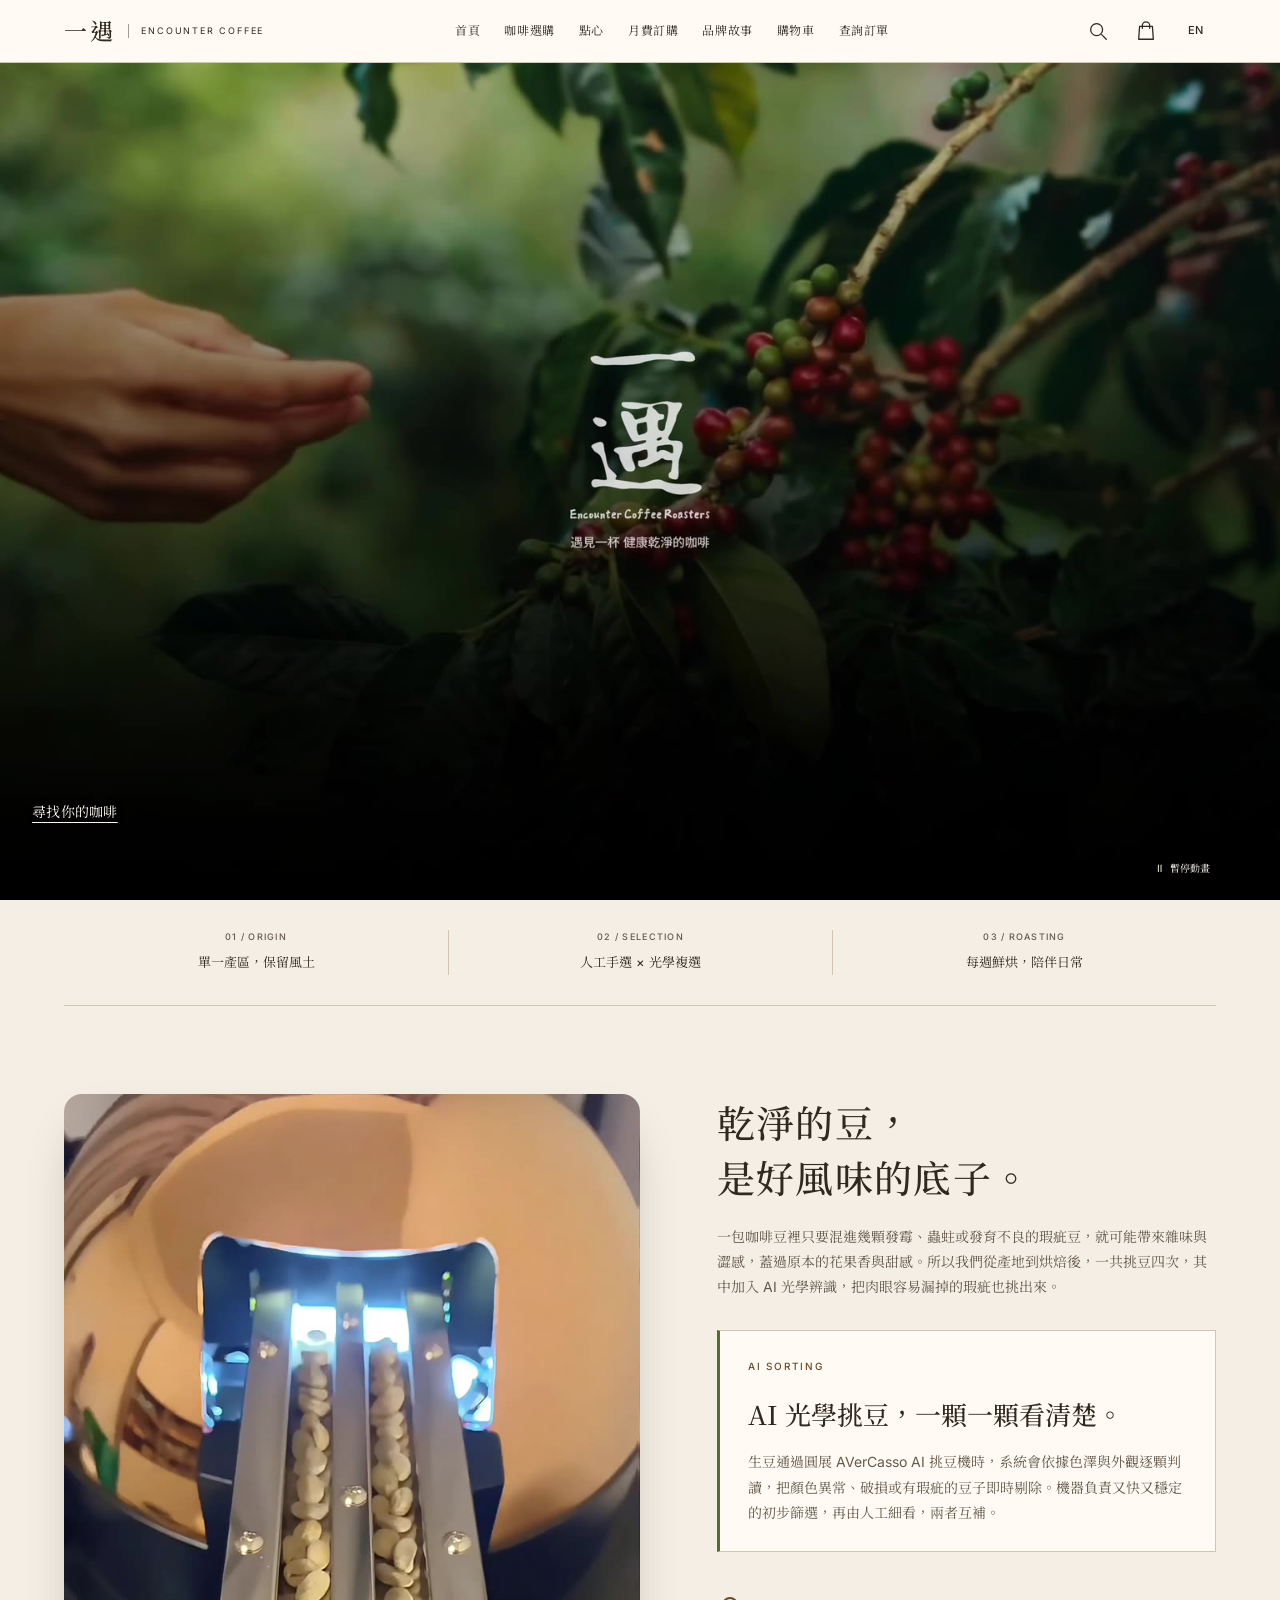
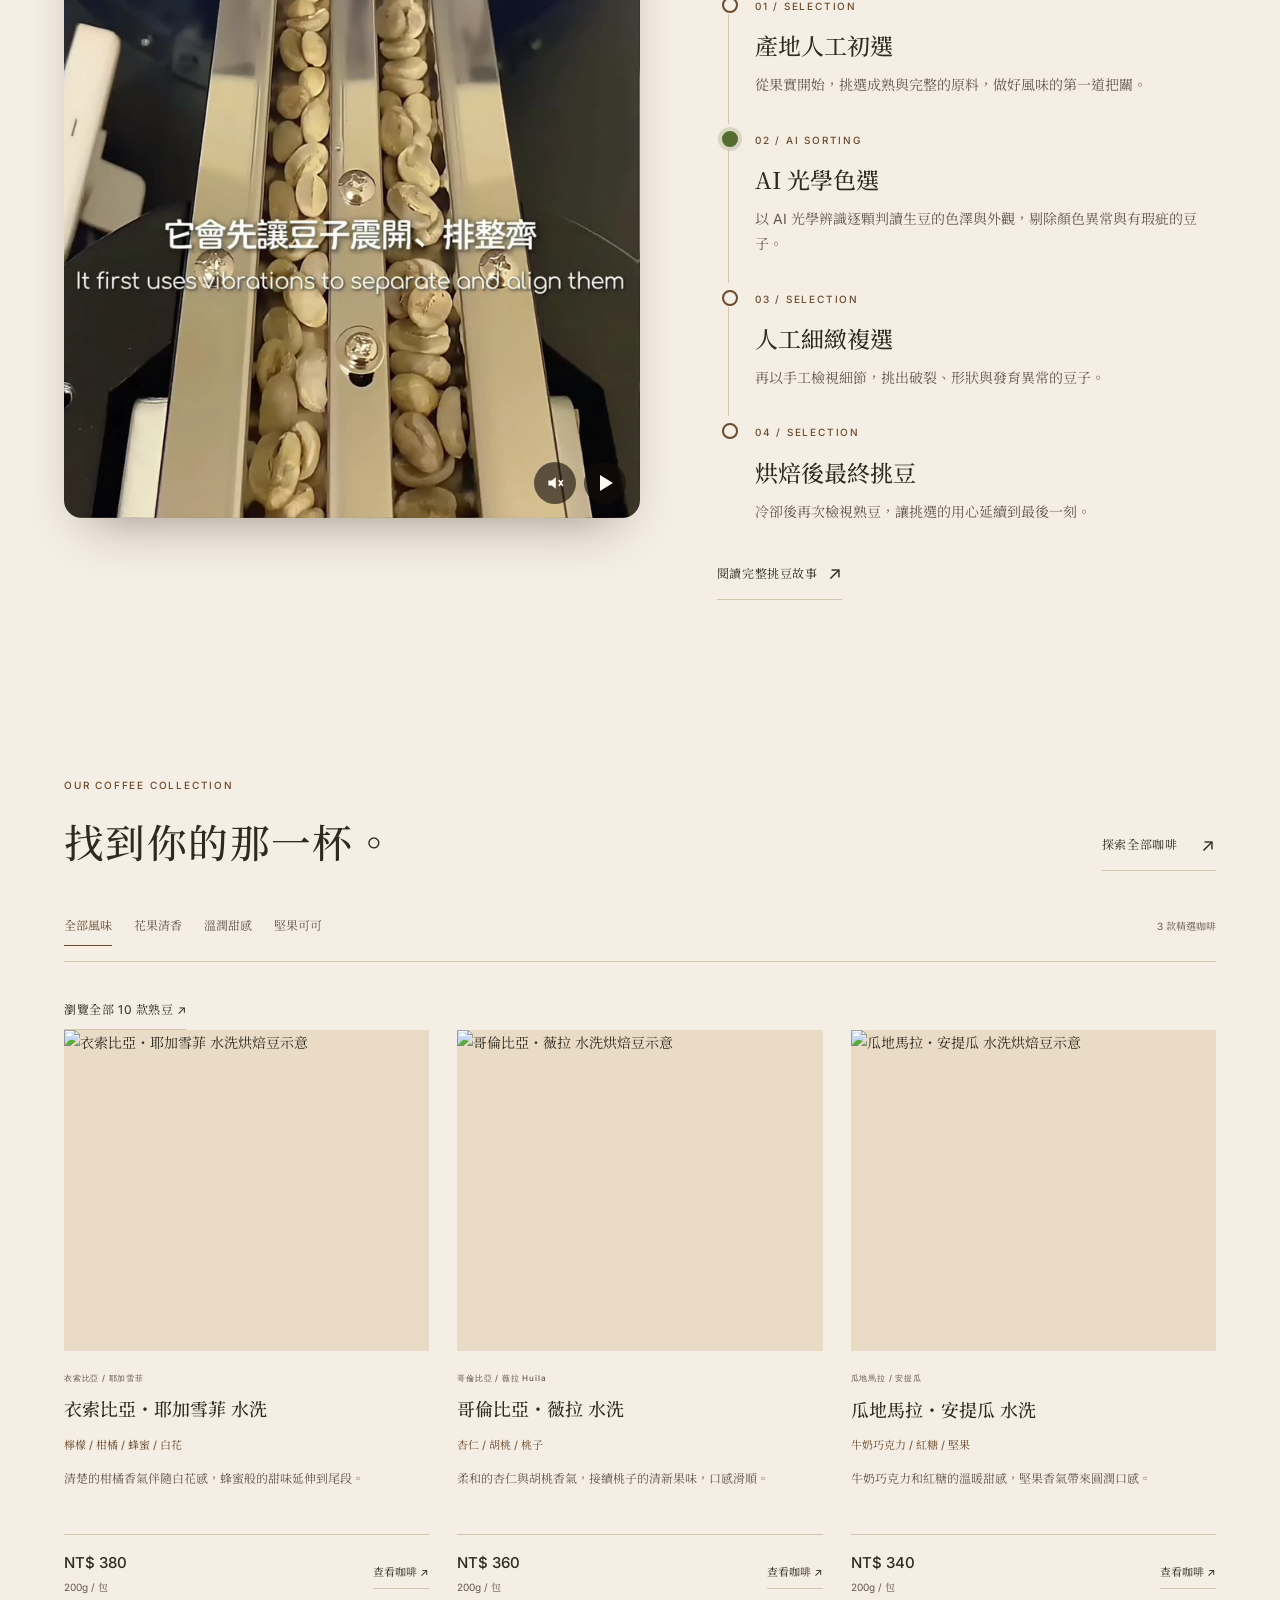
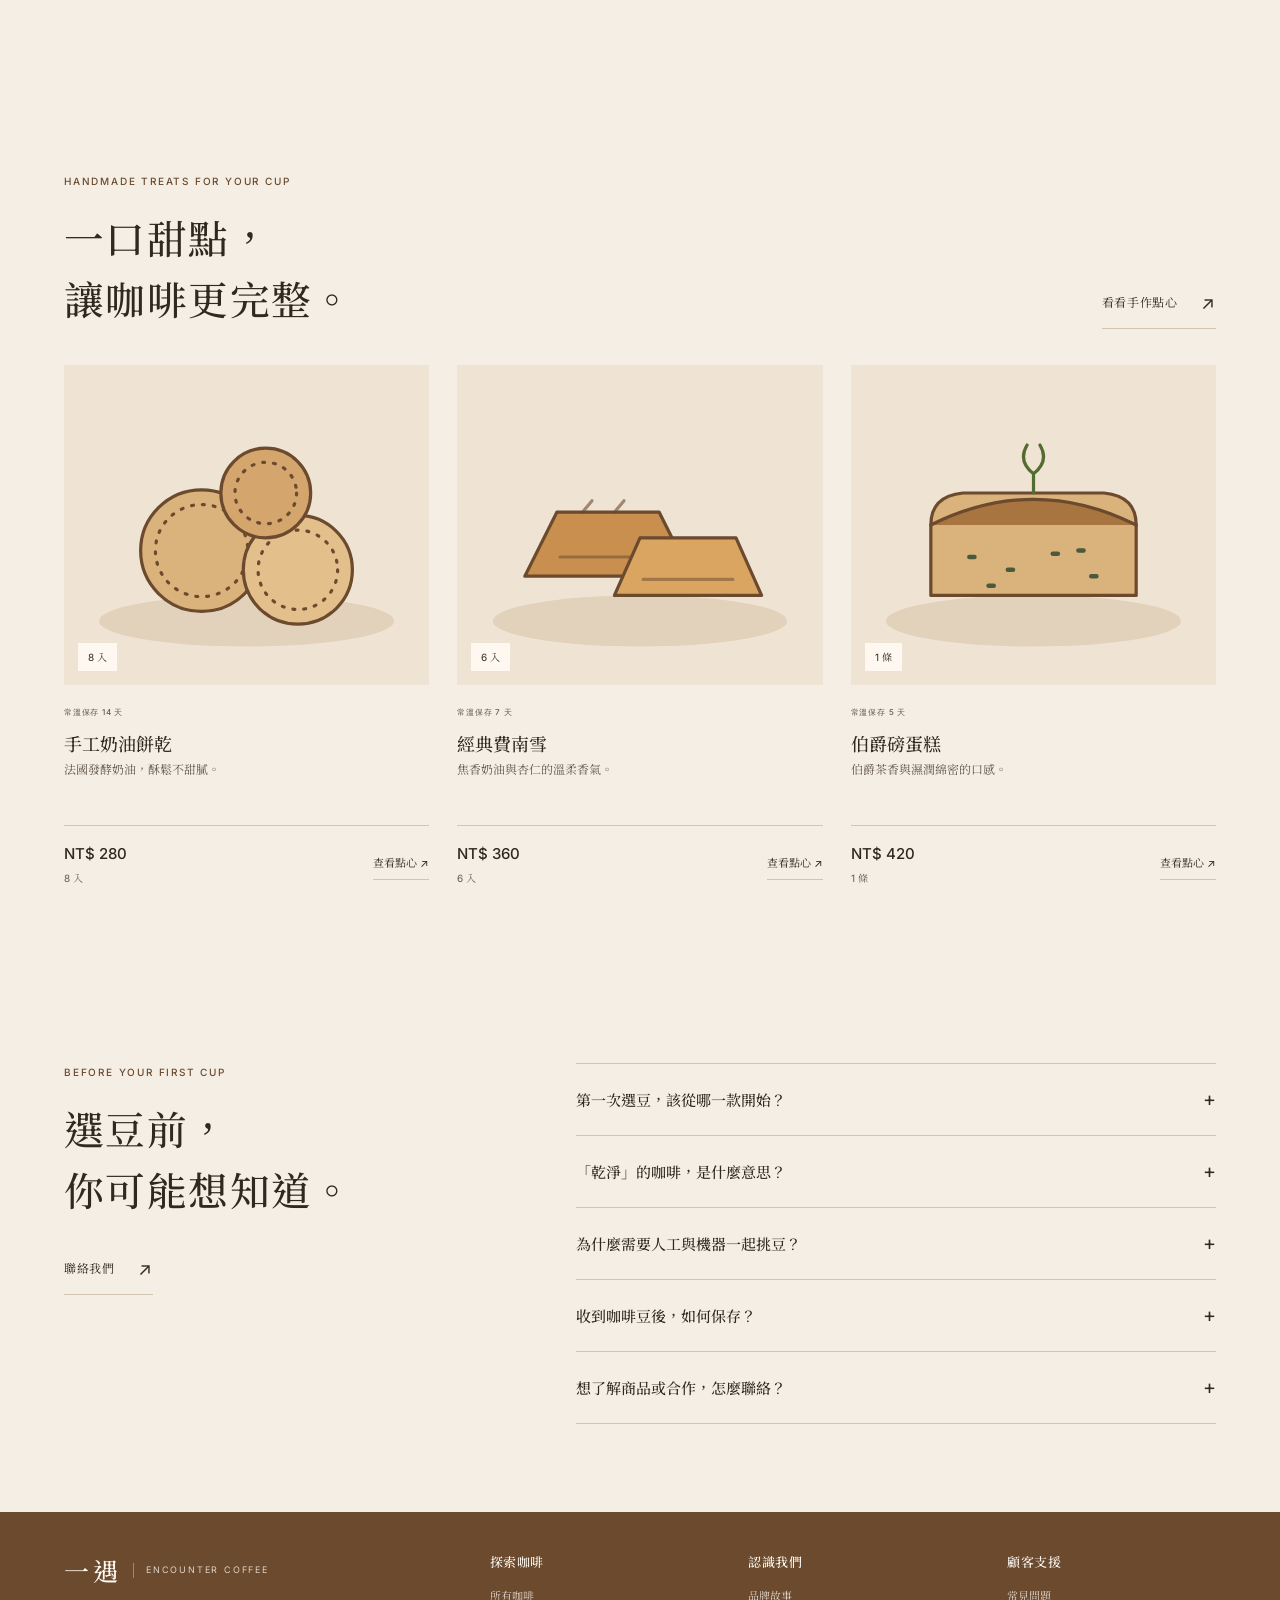
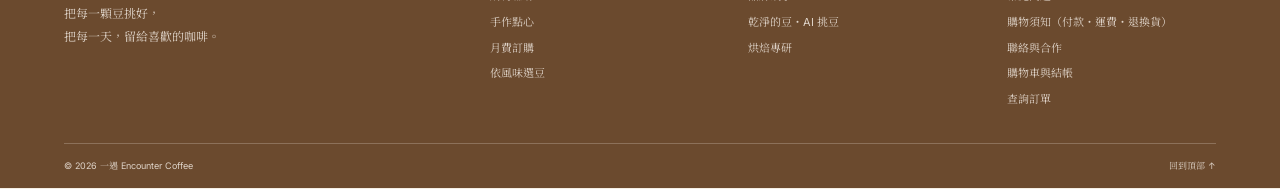
==== index.html @ af8252f8 "一遇：後台點心管理加入「刪除」按鈕（無訂單紀錄才可刪，前台、雲端、購物車與庫存紀錄一併移除；有訂單者提示改用下架） Co-Authored-By: Claude Opus 5.5 <noreply@a" ====
<!doctype html>
<html lang="zh-TW" data-theme="terra">
<head>
  <meta charset="utf-8"/>
  <meta name="viewport" content="width=device-width, initial-scale=1"/>
  <title>一遇｜讓好咖啡，回到乾淨的本質</title>
  <meta name="description" content="探索衣索比亞、哥倫比亞與瓜地馬拉的精品咖啡風味。以四道挑豆工序與新鮮烘焙，讓花果香、焦糖甜與可可尾韻回到你的日常。"/>
  <meta name="theme-color" content="#f5eee4"/>
  <link rel="stylesheet" href="assets/home.css?v=20261111-cp1"/>
  <link rel="preconnect" href="https://fonts.googleapis.com"/>
  <link rel="preconnect" href="https://fonts.gstatic.com" crossorigin/>
  <link href="https://fonts.googleapis.com/css2?family=Inter:wght@400;500;600&family=Noto+Serif+TC:wght@400;500;600;700&display=swap" rel="stylesheet"/>
  <script src="assets/en-dictionary.js?v=20261116-ym1" defer></script><script src="assets/i18n.js?v=20261116-ym1" defer></script><script>
    try {
      const savedTheme=localStorage.getItem('encounter-site-theme');
      if(['terra','forest','cobalt','nocturne'].includes(savedTheme)) document.documentElement.dataset.theme=savedTheme;
      if(localStorage.getItem('pure-select-motion')==='paused') document.documentElement.dataset.motion='paused';
      const heroLayout=new URLSearchParams(location.search).get('hero')||'f';
      if(['b','c','d','e','f'].includes(heroLayout)) document.documentElement.dataset.hero=heroLayout;
    } catch (_) {}
  </script>
  <script src="assets/catalog-data.js?v=20261111-cp1" defer></script><script src="assets/store.js?v=20261116-td1" defer></script><script src="assets/cloud.js?v=20261116-lk1" defer></script><script src="assets/commerce.js?v=20261116-lk1" defer></script><script src="assets/home.js?v=20261111-cp1" defer></script><script src="assets/clean-video.js?v=20261111-cp1" defer></script>
<link rel="stylesheet" href="assets/responsive.css?v=20261111-cp1"><link rel="stylesheet" href="assets/hero-layouts.css?v=20261111-cp1"></head>
<body data-page="home">
<a class="skip-link" href="#main-content">跳到主要內容</a>
<header class="site-header">
  <div class="nav-shell">
    <a class="brand" href="index.html" aria-label="一遇首頁"><span class="store-brand" data-no-translate>一遇</span><small data-content="site.brand.sub">ENCOUNTER COFFEE</small></a>
    <nav id="primary-nav" aria-label="主要導覽">
      <a data-content="site.nav.home" href="index.html">首頁</a><a data-content="site.nav.shop" href="shop.html">咖啡選購</a><a data-content="site.nav.treats" href="treats.html">點心</a><a data-content="site.nav.subscribe" href="subscribe.html">月費訂購</a><a data-content="site.nav.story" href="story.html">品牌故事</a><a data-content="site.nav.cart" href="checkout.html">購物車</a><a data-content="site.nav.orders" href="orders.html">查詢訂單</a>
    </nav>
    <div class="nav-actions">
      <button class="icon-button" type="button" id="search-open" aria-label="搜尋首頁精選咖啡" aria-haspopup="dialog" aria-controls="coffee-search"><svg viewBox="0 0 24 24" aria-hidden="true"><circle cx="10.5" cy="10.5" r="6.5"/><path d="m16 16 5 5"/></svg></button>
      <div class="theme-control" hidden>
        <button id="theme-toggle" aria-label="選擇首頁配色" class="theme-toggle" type="button" aria-expanded="false" aria-controls="theme-options"><span class="current-color" aria-hidden="true"></span><span>配色</span></button>
        <div id="theme-options" class="theme-options" hidden>
          <p>選擇首頁配色</p>
          <div role="group" aria-label="首頁配色">
            <button type="button" data-theme-choice="terra" aria-pressed="true"><span class="swatch swatch-terra" aria-hidden="true"></span>暖陶日光</button>
            <button type="button" data-theme-choice="forest" aria-pressed="false"><span class="swatch swatch-forest" aria-hidden="true"></span>森野苔綠</button>
            <button type="button" data-theme-choice="cobalt" aria-pressed="false"><span class="swatch swatch-cobalt" aria-hidden="true"></span>靛藍檸光</button>
            <button type="button" data-theme-choice="nocturne" aria-pressed="false"><span class="swatch swatch-nocturne" aria-hidden="true"></span>夜焙琥珀</button>
          </div>
        </div>
      </div>
      <a class="icon-button bag-link" href="checkout.html" aria-label="前往購物車"><svg viewBox="0 0 24 24" aria-hidden="true"><path d="M5 7h14l1 14H4L5 7Z M8 9V6a4 4 0 0 1 8 0v3"/></svg></a>
      <button class="icon-button menu-button" type="button" id="menu-toggle" aria-expanded="false" aria-controls="primary-nav" aria-label="開啟選單"><svg viewBox="0 0 24 24" aria-hidden="true"><path d="M3 6h18M3 12h18M3 18h18"/></svg></button>
    </div>
  </div>
</header>
<main id="main-content">
  <section class="coffee-hero" aria-labelledby="hero-title">
    <div class="hero-background hero-video-wrap" aria-hidden="true"><video class="hero-video" id="hero-video" autoplay muted loop playsinline preload="auto" poster="assets/video/home-hero-poster.jpg?v=6" width="1920" height="1080"><source src="assets/video/home-hero-mobile.mp4?v=6" type="video/mp4" media="(max-width: 767px) and (orientation: portrait)"/><source src="assets/video/home-hero.mp4?v=6" type="video/mp4"/></video></div>
    <div class="hero-overlay" aria-hidden="true"></div>
    <div class="hero-content">
      <p data-content="home.hero.eyebrow" class="hero-eyebrow">ENCOUNTER COFFEE</p>
      <h1 data-content="home.hero.title" id="hero-title">讓好咖啡<br/>回到乾淨的本質</h1>
      <div class="hero-rule" aria-hidden="true"></div>
      <p data-content="home.hero.desc" class="hero-description">花果的清香，焦糖的甘甜，餘韻裡的溫柔。<br/>把每一顆豆挑好，讓每一杯，都成為你喜歡的日常。</p>
      <div class="hero-actions"><a data-content="home.hero.buy" class="hero-buy" href="#products">尋找你的咖啡 <span aria-hidden="true">→</span></a><a data-content="home.hero.story" class="hero-story" href="#process">我們如何把豆挑好 <span aria-hidden="true">→</span></a></div>
    </div>
    <div class="hero-bottom"><span class="hero-roast-note"><span data-content="home.hero.note1">四次嚴選</span> <span aria-hidden="true">/</span> <span data-content="home.hero.note2">每週鮮烘</span></span><a href="#process" class="scroll-cue"><span data-content="home.hero.scroll">SCROLL TO DISCOVER</span><span class="scroll-line" aria-hidden="true"></span></a><button id="motion-toggle" type="button" aria-pressed="false"><span aria-hidden="true">Ⅱ</span> <span id="motion-label">暫停動畫</span></button></div>
  </section>
  <div class="brand-notes wrapper" aria-label="品牌堅持"><p><span data-content="home.notes.k1">01 / ORIGIN</span><span data-content="home.notes.t1">單一產區，保留風土</span></p><p><span data-content="home.notes.k2">02 / SELECTION</span><span data-content="home.notes.t2">人工手選 × 光學複選</span></p><p><span data-content="home.notes.k3">03 / ROASTING</span><span data-content="home.notes.t3">每週鮮烘，陪伴日常</span></p></div>
  <section class="clean-home wrapper section-space" id="process" aria-labelledby="process-title">
    <div class="clean-layout"><figure class="story-video clean-video"><video src="assets/video/clean-beans.mp4" poster="assets/video/clean-beans-poster.jpg" muted loop playsinline preload="metadata" aria-label="一遇挑豆影片：AI 光學挑豆與手工挑選"></video><button type="button" class="story-video-toggle" aria-pressed="false"><span aria-hidden="true"></span></button><button type="button" class="story-video-sound" aria-pressed="false" aria-label="開啟聲音"><svg class="snd-off" viewBox="0 0 24 24" aria-hidden="true"><path d="M4 9h4l5-4v14l-5-4H4z"/><path d="M17 9l4 6M21 9l-4 6"/></svg><svg class="snd-on" viewBox="0 0 24 24" aria-hidden="true"><path d="M4 9h4l5-4v14l-5-4H4z"/><path d="M16.5 8.5a5 5 0 0 1 0 7M19 6a8.5 8.5 0 0 1 0 12"/></svg></button></figure><div class="clean-text"><div class="story-chapter-head"><h2 data-content="story.cleant" id="process-title">乾淨的豆，是好風味的底子。</h2><p data-content="story.cleanp">一包咖啡豆裡只要混進幾顆發霉、蟲蛀或發育不良的瑕疵豆，就可能帶來雜味與澀感，蓋過原本的花果香與甜感。所以我們從產地到烘焙後，一共挑豆四次，其中加入 AI 光學辨識，把肉眼容易漏掉的瑕疵也挑出來。</p></div><div class="story-ai clean-ai"><p class="section-kicker" data-content="story.aik">AI SORTING</p><h3 data-content="story.ait">AI 光學挑豆，一顆一顆看清楚。</h3><p data-content="story.aip">生豆通過圓展 AVerCasso AI 挑豆機時，系統會依據色澤與外觀逐顆判讀，把顏色異常、破損或有瑕疵的豆子即時剔除。機器負責又快又穩定的初步篩選，再由人工細看，兩者互補。</p></div><ol class="clean-steps"><li><span class="section-kicker" data-content="story.step1k">01 / SELECTION</span><h3 data-content="story.step1t">產地人工初選</h3><p data-content="story.step1p">從果實開始，挑選成熟與完整的原料，做好風味的第一道把關。</p></li><li class="is-ai"><span class="section-kicker" data-content="story.step2k">02 / AI SORTING</span><h3 data-content="story.step2t">AI 光學色選</h3><p data-content="story.step2p">以 AI 光學辨識逐顆判讀生豆的色澤與外觀，剔除顏色異常與有瑕疵的豆子。</p></li><li><span class="section-kicker" data-content="story.step3k">03 / SELECTION</span><h3 data-content="story.step3t">人工細緻複選</h3><p data-content="story.step3p">再以手工檢視細節，挑出破裂、形狀與發育異常的豆子。</p></li><li><span class="section-kicker" data-content="story.step4k">04 / SELECTION</span><h3 data-content="story.step4t">烘焙後最終挑豆</h3><p data-content="story.step4p">冷卻後再次檢視熟豆，讓挑選的用心延續到最後一刻。</p></li></ol><a data-content="home.process.link" class="text-link clean-story-link" href="story.html#chapter-clean">閱讀完整挑豆故事 <span aria-hidden="true">↗</span></a></div></div>
  </section>
  <section class="collection wrapper section-space" id="products" aria-labelledby="collection-title">
    <div class="section-heading"><div><p data-content="home.collection.kicker" class="section-kicker">OUR COFFEE COLLECTION</p><h2 data-content="home.collection.title" id="collection-title">找到你的那一杯。</h2></div><a data-content="home.collection.link" class="text-link" href="shop.html">探索全部咖啡 <span aria-hidden="true">↗</span></a></div>
    <div class="collection-controls"><div class="flavor-filters" role="group" aria-label="依風味篩選精選咖啡"><button type="button" data-flavor="all" aria-pressed="true">全部風味</button><button type="button" data-flavor="floral" aria-pressed="false">花果清香</button><button type="button" data-flavor="sweet" aria-pressed="false">溫潤甜感</button><button type="button" data-flavor="cocoa" aria-pressed="false">堅果可可</button></div><p class="collection-count" id="collection-count" role="status" aria-live="polite">3 款精選咖啡</p></div>
    <div class="coffee-grid"><article class="coffee-card" data-flavor-card="floral" data-search="衣索比亞・耶加雪菲 水洗 衣索比亞 檸檬 柑橘 蜂蜜 白花"><a class="product-photo" href="product.html?id=yirgacheffe"><img src="assets/45757328e57f.jpg" alt="衣索比亞・耶加雪菲 水洗烘焙豆示意" width="512" height="279" loading="lazy"></a><div class="product-copy"><p class="product-origin">衣索比亞 / 耶加雪菲</p><h3>衣索比亞・耶加雪菲 水洗</h3><p class="flavor-line">檸檬 / 柑橘 / 蜂蜜 / 白花</p><p class="product-description">清楚的柑橘香氣伴隨白花感，蜂蜜般的甜味延伸到尾段。</p><div class="product-bottom"><p><strong>NT$ 380</strong><span>200g / 包</span></p><a class="product-link" href="product.html?id=yirgacheffe">查看咖啡 ↗</a></div></div></article><article class="coffee-card" data-flavor-card="sweet" data-search="哥倫比亞・薇拉 水洗 哥倫比亞 杏仁 胡桃 桃子"><a class="product-photo" href="product.html?id=colombia-huila"><img src="assets/b57b40299e6b.jpg" alt="哥倫比亞・薇拉 水洗烘焙豆示意" width="512" height="279" loading="lazy"></a><div class="product-copy"><p class="product-origin">哥倫比亞 / 薇拉 Huila</p><h3>哥倫比亞・薇拉 水洗</h3><p class="flavor-line">杏仁 / 胡桃 / 桃子</p><p class="product-description">柔和的杏仁與胡桃香氣，接續桃子的清新果味，口感滑順。</p><div class="product-bottom"><p><strong>NT$ 360</strong><span>200g / 包</span></p><a class="product-link" href="product.html?id=colombia-huila">查看咖啡 ↗</a></div></div></article><article class="coffee-card" data-flavor-card="cocoa" data-search="瓜地馬拉・安提瓜 水洗 瓜地馬拉 牛奶巧克力 紅糖 堅果"><a class="product-photo" href="product.html?id=guatemala-antigua"><img src="assets/77aa1b42b7dc.jpg" alt="瓜地馬拉・安提瓜 水洗烘焙豆示意" width="512" height="279" loading="lazy"></a><div class="product-copy"><p class="product-origin">瓜地馬拉 / 安提瓜</p><h3>瓜地馬拉・安提瓜 水洗</h3><p class="flavor-line">牛奶巧克力 / 紅糖 / 堅果</p><p class="product-description">牛奶巧克力和紅糖的溫暖甜感，堅果香氣帶來圓潤口感。</p><div class="product-bottom"><p><strong>NT$ 340</strong><span>200g / 包</span></p><a class="product-link" href="product.html?id=guatemala-antigua">查看咖啡 ↗</a></div></div></article></div>
    <div id="coffee-empty" class="coffee-empty" hidden><p>這次沒有找到符合的精選咖啡。</p><button type="button" id="clear-search" class="text-link">查看全部精選</button><a class="text-link" href="shop.html">前往完整選購頁 ↗</a></div>
  </section>
  <section class="collection treat-collection wrapper section-space" id="home-treats" aria-labelledby="treat-collection-title">
    <div class="section-heading"><div><p data-content="home.treatblock.kicker" class="section-kicker">HANDMADE TREATS FOR YOUR CUP</p><h2 data-content="home.treatblock.title" id="treat-collection-title">一口甜點，<br/>讓咖啡更完整。</h2></div><a data-content="home.treatblock.link" class="text-link" href="treats.html">看看手作點心 <span aria-hidden="true">↗</span></a></div>
    <div class="coffee-grid treat-home-grid"></div>
  </section>
  <section class="faq-section wrapper section-space" id="faq" aria-labelledby="faq-title"><div class="faq-heading"><p data-content="home.faq.kicker" class="section-kicker">BEFORE YOUR FIRST CUP</p><h2 data-content="home.faq.title" id="faq-title">選豆前，<br/>你可能想知道。</h2><a data-content="home.faq.link" class="text-link support-mailto" href="mailto:encountercoffee2025@gmail.com">聯絡我們 <span aria-hidden="true">↗</span></a></div><div class="faq-list">
    <details><summary data-content="home.faq.q1">第一次選豆，該從哪一款開始？<span aria-hidden="true">+</span></summary><p data-content="home.faq.a1">喜歡花果香與明亮酸質，可以從耶加雪菲開始；偏好溫和甜感，可以看看哥倫比亞薇拉；喜歡堅果與可可的圓潤口感，則可選安堤瓜花神。風味描述是選豆方向，也會隨沖煮方式而改變。</p></details>
    <details><summary data-content="home.faq.q2">「乾淨」的咖啡，是什麼意思？<span aria-hidden="true">+</span></summary><p data-content="home.faq.a2">我們用「乾淨」描述杯中的風味：讓咖啡本身的香氣、甜感與口感清楚呈現，減少雜澀的干擾。挑豆是其中一環，烘焙與沖煮同樣重要。</p></details>
    <details><summary data-content="home.faq.q3">為什麼需要人工與機器一起挑豆？<span aria-hidden="true">+</span></summary><p data-content="home.faq.a3">機器協助篩選色澤與外觀差異，人工則補上細緻的檢視。從產地到熟豆分階段挑選，讓不同環節各自把關。可以在上方的挑豆工藝區查看四道工序。</p></details>
    <details><summary data-content="home.faq.q4">收到咖啡豆後，如何保存？<span aria-hidden="true">+</span></summary><p data-content="home.faq.a4">取用後把袋口密封，放在陰涼乾燥、避免陽光直射與高溫的地方。依包裝上的烘焙日期與保存資訊安排品飲，也留意開封後香氣的變化。</p></details>
    <details><summary data-content="home.faq.q5">想了解商品或合作，怎麼聯絡？<span aria-hidden="true">+</span></summary><p>歡迎來信<a class="support-email" href="mailto:encountercoffee2025@gmail.com">encountercoffee2025@gmail.com</a>，告訴我們你想了解的商品、品飲或合作需求。我們的品牌與挑豆理念整理在<a href="story.html">品牌故事</a>。</p></details>
  </div></section>
</main>
<footer class="site-footer"><div class="wrapper footer-top"><div><a class="brand footer-brand" href="index.html"><span class="store-brand" data-no-translate>一遇</span><small data-content="site.brand.sub">ENCOUNTER COFFEE</small></a><p data-content="home.footer.tagline">把每一顆豆挑好，<br/>把每一天，留給喜歡的咖啡。</p></div><div><h2 data-content="home.footer.col1">探索咖啡</h2><a data-content="home.footer.all" href="shop.html">所有咖啡</a><a data-content="home.footer.treats" href="treats.html">手作點心</a><a data-content="home.footer.subscribe" href="subscribe.html">月費訂購</a><a data-content="home.footer.flavor" href="#products">依風味選豆</a></div><div><h2 data-content="home.footer.col2">認識我們</h2><a data-content="home.footer.story" href="story.html">品牌故事</a><a data-content="home.footer.clean" href="story.html#chapter-clean">乾淨的豆・AI 挑豆</a><a data-content="home.footer.roast" href="story.html#chapter-roast">烘焙專研</a></div><div><h2 data-content="home.footer.col3">顧客支援</h2><a data-content="home.footer.faq" href="#faq">常見問題</a><a href="policy.html">購物須知（付款・運費・退換貨）</a><a data-content="home.footer.contact" class="support-mailto" href="mailto:encountercoffee2025@gmail.com">聯絡與合作</a><a data-content="home.footer.checkout" href="checkout.html">購物車與結帳</a><a href="orders.html">查詢訂單</a></div></div><div class="wrapper footer-bottom"><p data-content="site.footer.copyright">© 2026 一遇 Encounter Coffee</p><a data-content="home.footer.top" href="#main-content">回到頂部 ↑</a></div></footer>
<p id="theme-status" class="sr-only" role="status" aria-live="polite"></p>
<dialog id="coffee-search" class="search-dialog" aria-labelledby="search-title"><form method="dialog" class="search-close"><button class="icon-button" aria-label="關閉搜尋" value="cancel">×</button></form><h2 id="search-title">找到喜歡的咖啡。</h2><p>搜尋首頁精選咖啡的產區、名稱或風味。</p><form id="coffee-search-form"><label class="sr-only" for="coffee-search-input">咖啡名稱、產區或風味</label><input id="coffee-search-input" type="search" placeholder="例如：白桃、哥倫比亞、可可"/><button class="search-submit" type="submit">搜尋 →</button></form><a class="text-link" href="shop.html">瀏覽完整商品選購頁 ↗</a></dialog>
</body>
</html>
---- assets/home.css ----
:root,[data-theme="terra"]{--paper:245 238 228;--card:255 250 243;--stage:233 219 197;--ink:47 42 32;--muted:100 89 76;--line:211 198 177;--primary:107 74 46;--primary-hover:77 51 31;--on-primary:255 250 243;--accent:84 108 49;--on-accent:255 255 247;--highlight:229 207 166}
[data-theme="forest"]{--paper:236 239 226;--card:249 250 240;--stage:186 207 177;--ink:26 50 40;--muted:75 98 81;--line:186 201 178;--primary:25 71 53;--primary-hover:14 51 36;--on-primary:249 250 240;--accent:127 83 43;--on-accent:255 250 243;--highlight:235 200 134}
[data-theme="cobalt"]{--paper:238 236 248;--card:249 247 255;--stage:202 204 234;--ink:32 37 74;--muted:89 89 120;--line:196 196 220;--primary:44 62 158;--primary-hover:28 43 120;--on-primary:255 255 255;--accent:115 67 124;--on-accent:255 255 255;--highlight:246 213 93}
[data-theme="nocturne"]{--paper:24 30 29;--card:34 43 40;--stage:55 70 60;--ink:246 239 219;--muted:188 193 174;--line:79 91 77;--primary:239 181 123;--primary-hover:249 207 160;--on-primary:30 36 29;--accent:187 211 145;--on-accent:24 34 23;--highlight:224 176 107;color-scheme:dark}
*{box-sizing:border-box}html{scroll-behavior:smooth;scroll-padding-top:100px}body{margin:0;background:rgb(var(--paper));color:rgb(var(--ink));font-family:Inter,'Noto Serif TC',serif;font-size:14px;line-height:1.8;-webkit-font-smoothing:antialiased}button,input{font:inherit}button,a{-webkit-tap-highlight-color:transparent}button{cursor:pointer}a{color:inherit;text-decoration:none}button{background:none;color:inherit;border:0}img{max-width:100%;display:block}h1,h2,h3,p,figure{margin:0}h1,h2,h3{font-family:'Noto Serif TC',serif;font-weight:500}ul,ol{margin:0;padding:0}svg{width:22px;height:22px;fill:none;stroke:currentColor;stroke-width:1.4;stroke-linecap:round;stroke-linejoin:round}[hidden]{display:none!important}::selection{background:rgb(var(--highlight));color:#232e1e}:where(a,button,input,summary):focus-visible{outline:2px solid rgb(var(--primary));outline-offset:5px}.sr-only{position:absolute;width:1px;height:1px;overflow:hidden;clip:rect(0,0,0,0);white-space:nowrap}.skip-link{position:fixed;z-index:100;top:8px;left:8px;padding:12px;background:rgb(var(--card));color:rgb(var(--ink));transform:translateY(-160%)}.skip-link:focus{transform:none}.wrapper{width:calc(100% - 128px);max-width:1200px;margin-inline:auto}.section-space{padding-block:88px}.section-kicker{font:500 10px/1.8 Inter,sans-serif;letter-spacing:.18em;color:rgb(var(--primary));margin-bottom:16px}h2{font-size:clamp(28px,3.1vw,42px);line-height:1.55;letter-spacing:.035em}.section-heading{display:flex;justify-content:space-between;align-items:flex-end;gap:36px;margin-bottom:36px}.text-link{display:inline-flex;align-items:center;gap:24px;font-size:12px;letter-spacing:.05em;padding:9px 0;border-bottom:1px solid rgb(var(--line));transition:color .2s}.text-link:hover{color:rgb(var(--primary))}.text-link>span{font-size:18px}.section-description{max-width:360px;color:rgb(var(--muted));font-size:13px;line-height:2}
/* Navigation and the complete homepage controls. */
.site-header{position:fixed;inset:0 0 auto;z-index:50;color:#fffaf2;background:transparent;transition:background .25s,color .25s}.site-header.is-scrolled,.site-header.is-menu-open{background:rgb(var(--card) / .98);color:rgb(var(--ink));border-bottom:1px solid rgb(var(--line))}.nav-shell{width:calc(100% - 128px);max-width:1320px;margin:auto;min-height:90px;display:flex;align-items:center;justify-content:space-between;gap:28px}.brand{display:flex;flex-direction:column;flex-shrink:0}.brand>span{font:500 23px/1.5 'Noto Serif TC',serif;letter-spacing:.14em}.brand>small{font:400 9px/1.5 Inter,sans-serif;letter-spacing:.2em}.site-header nav{display:flex;gap:24px;font-size:12px;letter-spacing:.05em}.site-header nav>a{padding:12px 0;border-bottom:1px solid transparent}.site-header nav>a:hover{border-color:currentColor}.nav-actions{display:flex;align-items:center;gap:12px}.icon-button{width:36px;height:40px;display:inline-flex;align-items:center;justify-content:center;flex-shrink:0;padding:6px}.menu-button{display:none}.site-header :where(a,button):focus-visible{outline-color:currentColor}.theme-control{position:relative}.theme-toggle{display:flex;align-items:center;gap:8px;font-size:11px;padding:10px 0;min-height:40px}.current-color{width:14px;height:14px;background:rgb(var(--primary));border:1px solid currentColor;border-radius:50%}.theme-options{position:absolute;top:calc(100% + 15px);right:0;width:180px;padding:16px;background:rgb(var(--card));color:rgb(var(--ink));border:1px solid rgb(var(--line));box-shadow:0 8px 28px rgb(0 0 0 / .12)}.theme-options>p{font-size:11px;color:rgb(var(--muted));margin-bottom:10px}.theme-options button{width:100%;display:flex;gap:10px;align-items:center;font-size:12px;padding:9px 4px;border-bottom:1px solid transparent}.theme-options button[aria-pressed="true"]{border-color:rgb(var(--primary));color:rgb(var(--primary))}.swatch{height:18px;width:18px;border-radius:50%;border:1px solid rgb(0 0 0 / .12)}.swatch-terra{background:#6b4a2e}.swatch-forest{background:#194735}.swatch-cobalt{background:#2c3e9e}.swatch-nocturne{background:#efb57b}
/* The photograph stays natural in every color theme. */
.coffee-hero{position:relative;min-height:700px;height:100svh;max-height:1100px;isolation:isolate;overflow:hidden;overflow:clip;color:#fffaf2;background:#1c1009}.hero-background,.hero-overlay{position:absolute;inset:0;z-index:-1}.hero-background img{width:100%;height:100%;object-fit:cover;object-position:center;animation:roast-breathe 24s ease-in-out infinite alternate}.hero-overlay{background:linear-gradient(180deg,rgba(12,8,4,.48),rgba(12,8,4,.4) 35%,rgba(12,8,4,.59) 70%,rgba(12,8,4,.75))}.hero-content{height:100%;display:flex;flex-direction:column;align-items:center;justify-content:center;text-align:center;padding:110px 24px 120px}.hero-eyebrow{font:400 11px/1.6 Inter,sans-serif;letter-spacing:.35em;margin-bottom:26px}.coffee-hero h1{font-size:clamp(44px,5.25vw,78px);line-height:1.6;letter-spacing:.08em;color:#fffaf2;text-shadow:0 2px 24px rgb(0 0 0 / .22)}.hero-rule{width:38px;height:1px;background:#fffaf2;opacity:.6;margin:26px 0}.hero-description{font-size:13px;line-height:2.2;letter-spacing:.09em;margin-bottom:32px;text-shadow:0 1px 6px rgb(0 0 0 / .4)}.hero-actions{display:flex;justify-content:center;gap:16px;flex-wrap:wrap}.hero-buy,.hero-story{display:inline-flex;justify-content:center;align-items:center;gap:28px;padding:14px 24px;font-size:12px;letter-spacing:.06em;min-height:50px;border:1px solid #fffaf2;transition:background .2s}.hero-buy{background:#fffaf2;color:#302218}.hero-story{background:rgba(12,8,4,.15);color:#fffaf2}.hero-buy:hover{background:#e8d4b7}.hero-story:hover{background:rgba(255,250,242,.15)}.coffee-hero :where(a,button):focus-visible{outline-color:#fffaf2}.hero-bottom{position:absolute;bottom:24px;left:64px;right:64px;display:grid;grid-template-columns:1fr 1fr 1fr;align-items:end;font-size:10px;letter-spacing:.1em}.hero-roast-note{padding-bottom:8px}.hero-roast-note>span{margin:0 10px;opacity:.6}.scroll-cue{display:flex;flex-direction:column;align-items:center;gap:12px;justify-self:center;font-size:9px;letter-spacing:.2em}.scroll-line{display:block;width:1px;height:30px;background:rgba(255,250,242,.4);position:relative;overflow:hidden}.scroll-line::after{content:'';position:absolute;left:0;top:0;width:1px;height:16px;background:#fffaf2;animation:scroll-trace 2.5s ease-in-out infinite}#motion-toggle{display:flex;gap:8px;align-items:center;padding:6px;min-height:36px;justify-self:end;font-size:10px}
.brand-notes{display:grid;grid-template-columns:repeat(3,1fr);border-bottom:1px solid rgb(var(--line));padding-block:30px;text-align:center}.brand-notes p{font-size:13px}.brand-notes p+p{border-left:1px solid rgb(var(--line))}.brand-notes p>span:first-child{display:block;font:500 9px/1.6 Inter,sans-serif;letter-spacing:.14em;color:rgb(var(--muted));margin-bottom:7px}.brand-intro{text-align:center;padding:88px 0 0}.brand-intro h2{font-size:clamp(26px,3.2vw,44px)}.intro-copy{color:rgb(var(--muted));font-size:14px;line-height:2.1;margin:24px auto 20px;max-width:680px}
/* A real three-coffee collection with flavor filtering and search. */
.collection-controls{display:flex;justify-content:space-between;align-items:center;gap:18px;margin-bottom:28px;border-bottom:1px solid rgb(var(--line));padding-bottom:15px}.flavor-filters{display:flex;gap:22px;flex-wrap:wrap}.flavor-filters button{padding:8px 0;color:rgb(var(--muted));font-size:12px;border-bottom:1px solid transparent}.flavor-filters button[aria-pressed="true"]{color:rgb(var(--primary));border-color:rgb(var(--primary))}.collection-count{font-size:10px;color:rgb(var(--muted));flex-shrink:0}.coffee-grid{display:grid;grid-template-columns:repeat(3,minmax(0,1fr));gap:28px}.coffee-card{min-width:0}.product-photo{position:relative;display:block;overflow:hidden;background:rgb(var(--stage));aspect-ratio:1.14}.product-photo img{height:100%;width:100%;object-fit:cover;transition:transform .6s}.product-photo:hover img{transform:scale(1.04)}.roast-label{position:absolute;left:14px;bottom:14px;background:rgb(var(--card) / .92);padding:5px 10px;font-size:10px;color:rgb(var(--ink))}.product-copy{padding-top:21px}.product-origin{font:500 8px/1.6 Inter,sans-serif;letter-spacing:.1em;color:rgb(var(--muted));margin-bottom:9px}.product-copy h3{font-size:18px;line-height:1.7}.flavor-line{color:rgb(var(--primary));font-size:11px;margin:12px 0}.product-description{color:rgb(var(--muted));font-size:12px;line-height:1.9;min-height:46px}.product-bottom{display:flex;align-items:center;justify-content:space-between;gap:12px;margin-top:20px;border-top:1px solid rgb(var(--line));padding-top:16px}.product-bottom p{display:flex;flex-direction:column}.product-bottom strong{font:500 15px/1.6 Inter,sans-serif}.product-bottom p>span{font-size:10px;color:rgb(var(--muted));margin-top:3px}.product-link{font-size:11px;border-bottom:1px solid rgb(var(--line));padding:5px 0}.product-link>span{margin-left:8px}.coffee-empty{padding:40px 0;text-align:center}.coffee-empty .text-link{margin:16px}
.roastery-story{display:grid;grid-template-columns:1fr 1fr;background:rgb(var(--card))}.roastery-photo{min-height:480px}.roastery-photo img{width:100%;height:100%;object-fit:cover}.roastery-copy{align-self:center;padding:60px 64px;max-width:660px}.roastery-copy>p:not(.section-kicker){color:rgb(var(--muted));font-size:13px;line-height:2.1;max-width:400px;margin:25px 0}.story-footnote{display:flex;gap:22px;padding-top:26px;margin-top:35px;border-top:1px solid rgb(var(--line));font-size:11px;color:rgb(var(--muted))}
.process-layout{display:grid;grid-template-columns:1.12fr 1fr;gap:60px;align-items:start}.process-figure img{height:440px;object-fit:cover;width:100%;background:rgb(var(--stage))}.process-figure figcaption{display:flex;justify-content:space-between;gap:12px;margin-top:14px;font-size:10px;color:rgb(var(--muted))}.process-figure figcaption>span:last-child{font:500 8px/1.8 Inter,sans-serif;letter-spacing:.12em}.process-step{width:100%;display:flex;align-items:flex-start;gap:19px;padding:22px 0;text-align:left;border-bottom:1px solid rgb(var(--line))}.process-step:first-child{border-top:1px solid rgb(var(--line))}.step-number{font:400 16px/1.7 Inter,sans-serif;color:rgb(var(--muted));padding-top:3px}.step-copy{flex:1}.step-copy strong{display:block;font:500 18px/1.8 'Noto Serif TC',serif}.step-copy>span{display:none;font-size:12px;color:rgb(var(--muted));line-height:2;margin-top:9px}.step-arrow{font-size:22px;opacity:.5}.process-step[aria-pressed="true"]{border-bottom-color:rgb(var(--primary))}.process-step[aria-pressed="true"] .step-number,.process-step[aria-pressed="true"] strong,.process-step[aria-pressed="true"] .step-arrow{color:rgb(var(--primary));opacity:1}.process-step[aria-pressed="true"] .step-copy>span{display:block}.process-story-link{margin-top:25px}
.ritual-section{background:rgb(var(--card));padding-block:80px}.ritual-layout{display:grid;grid-template-columns:1fr 1.1fr;gap:70px;align-items:center}.ritual-copy>p:not(.section-kicker){color:rgb(var(--muted));margin:25px 0;font-size:13px;line-height:2}.ritual-steps{list-style:none;margin-bottom:23px}.ritual-steps li{display:flex;gap:18px;padding:16px 0;border-top:1px solid rgb(var(--line))}.ritual-steps li>span{font:400 11px/2 Inter,sans-serif;color:rgb(var(--primary));padding-top:3px}.ritual-steps h3{font-size:16px;margin-bottom:4px}.ritual-steps p{font-size:11px;color:rgb(var(--muted))}.ritual-photo{height:570px}.ritual-photo img{height:100%;width:100%;object-fit:cover;object-position:30% center}
.faq-section{display:grid;grid-template-columns:1fr 1.45fr;gap:70px}.faq-heading .text-link{margin-top:24px}.faq-list details{border-bottom:1px solid rgb(var(--line))}.faq-list details:first-child{border-top:1px solid rgb(var(--line))}.faq-list summary{cursor:pointer;list-style:none;padding:22px 0;display:flex;justify-content:space-between;align-items:center;gap:15px;font:500 15px/1.8 'Noto Serif TC',serif}.faq-list summary::-webkit-details-marker{display:none}.faq-list summary>span[aria-hidden]{font:400 20px/1 Inter,sans-serif;transition:transform .2s;flex-shrink:0}.faq-list details[open] summary>span[aria-hidden]{transform:rotate(45deg)}.faq-list details>p{padding:0 30px 24px 0;line-height:2.1;font-size:12px;color:rgb(var(--muted))}.faq-list details a{text-decoration:underline;text-underline-offset:3px}.closing-section{background:rgb(var(--primary));color:rgb(var(--on-primary));padding-block:65px}.closing-content{display:flex;align-items:center;justify-content:space-between;gap:40px}.closing-content .section-kicker{color:inherit;opacity:.85}.closing-content h2{font-size:34px;line-height:1.7}.closing-button{display:inline-flex;align-items:center;gap:60px;border:1px solid currentColor;padding:18px 24px;font-size:12px}.closing-button:hover{background:rgb(var(--on-primary) / .08)}.closing-button:focus-visible{outline-color:currentColor}
.site-footer{background:rgb(var(--card));padding-top:65px}.footer-top{display:grid;grid-template-columns:1.8fr 1fr 1fr 1fr;gap:50px;padding-bottom:50px}.footer-brand>span{font-size:25px}.footer-brand>small{font-size:9px;color:rgb(var(--muted))}.footer-top>div>p{color:rgb(var(--muted));font-size:12px;margin-top:20px;line-height:2}.footer-top h2{font-size:13px;margin-bottom:18px}.footer-top>div:not(:first-child)>a{display:block;font-size:11px;color:rgb(var(--muted));padding:5px 0}.footer-top a:hover{color:rgb(var(--primary))}.footer-bottom{display:flex;justify-content:space-between;border-top:1px solid rgb(var(--line));padding:20px 0;font-size:9px;color:rgb(var(--muted))}
.search-dialog{width:calc(100% - 40px);max-width:530px;background:rgb(var(--card));color:rgb(var(--ink));border:1px solid rgb(var(--line));padding:45px 35px;margin:auto}.search-dialog::backdrop{background:rgba(0,0,0,.6)}.search-close{position:absolute;top:8px;right:8px}.search-close button{font-size:26px}.search-dialog h2{font-size:28px}.search-dialog>p{font-size:12px;color:rgb(var(--muted));margin:15px 0 25px}.search-dialog #coffee-search-form{display:flex;gap:10px;margin-bottom:15px}.search-dialog input{width:100%;min-width:0;background:rgb(var(--paper));color:rgb(var(--ink));border:1px solid rgb(var(--line));padding:12px;font-size:12px}.search-submit{flex-shrink:0;padding:12px 16px;background:rgb(var(--primary));color:rgb(var(--on-primary));font-size:12px}
@keyframes roast-breathe{from{transform:scale(1)}to{transform:scale(1.07)}}@keyframes scroll-trace{from{transform:translateY(-18px)}to{transform:translateY(34px)}}[data-motion="paused"] .coffee-hero *,[data-motion="paused"] .coffee-hero *::after{animation-play-state:paused!important}
@media(max-width:1150px){.nav-shell,.wrapper{width:calc(100% - 80px)}.site-header nav{gap:16px;font-size:11px}.nav-shell{gap:20px}.nav-actions{gap:7px}.hero-bottom{left:40px;right:40px}.roastery-copy{padding:45px 40px}.process-layout{gap:35px}.ritual-layout{gap:40px}.faq-section{gap:40px}.footer-top{gap:30px}}
@media(max-width:980px){.menu-button{display:inline-flex}.site-header nav{display:none;position:absolute;top:89px;left:0;right:0;padding:14px 40px 25px;background:rgb(var(--card));color:rgb(var(--ink));border-bottom:1px solid rgb(var(--line));font-size:14px}.site-header.is-menu-open nav{display:flex;flex-direction:column;gap:0}.site-header nav>a{padding:12px 0;border-bottom:1px solid rgb(var(--line))}.coffee-grid{gap:20px}.product-copy h3{font-size:16px}.roastery-copy h2{font-size:29px}.process-figure img{height:420px}.step-copy strong{font-size:16px}.ritual-photo{height:550px}.footer-top{grid-template-columns:1.5fr 1fr 1fr;gap:30px}.footer-top>div:last-child{grid-column:2/4;display:flex;gap:25px;align-items:center}.footer-top>div:last-child h2{margin:0}.footer-top>div:last-child a{display:inline-block}}
@media(max-width:767px){html{scroll-padding-top:90px}.wrapper{width:calc(100% - 40px)}.section-space{padding-block:58px}.section-heading{align-items:flex-start;flex-direction:column;gap:20px;margin-bottom:27px}.section-heading h2{font-size:30px}.section-kicker{font-size:9px;letter-spacing:.13em;margin-bottom:12px}.section-description{font-size:12px}.nav-shell{width:calc(100% - 32px);min-height:78px;gap:10px}.brand>span{font-size:21px}.brand>small{font-size:7px;letter-spacing:.15em}.nav-actions{gap:2px}.icon-button{width:30px;height:38px;padding:4px}.icon-button svg{width:19px;height:19px}.theme-toggle{font-size:10px;gap:5px;padding:8px 4px}.current-color{width:12px;height:12px}.site-header nav{top:77px;padding-inline:20px}.theme-options{right:-52px;width:175px}.coffee-hero{min-height:650px;max-height:950px}.hero-content{padding:105px 20px 125px}.hero-background img{object-position:62% center}.hero-overlay{background:linear-gradient(180deg,rgba(12,8,4,.52),rgba(12,8,4,.56) 65%,rgba(12,8,4,.76))}.hero-eyebrow{font-size:10px;letter-spacing:.26em;margin-bottom:24px}.coffee-hero h1{font-size:clamp(28px,8.8vw,58px);letter-spacing:.04em;line-height:1.7}.hero-rule{margin:23px 0}.hero-description{font-size:11px;line-height:2.1;letter-spacing:.025em;margin-bottom:27px;max-width:350px}.hero-actions{gap:12px}.hero-buy,.hero-story{padding:13px 15px;gap:14px;font-size:10px;min-height:47px}.hero-bottom{left:20px;right:20px;bottom:22px;grid-template-columns:1fr 1fr}.hero-roast-note{display:none}.scroll-cue{justify-self:start;align-items:flex-start;font-size:8px}.brand-notes{padding-block:22px}.brand-notes p{font-size:10px;line-height:1.8;padding:0 9px}.brand-notes p>span:first-child{font-size:7px;letter-spacing:.06em}.brand-intro{padding-top:54px}.brand-intro h2{font-size:25px}.intro-copy{font-size:12px;line-height:2.1;margin:21px auto 16px}.intro-copy br{display:none}.collection-controls{align-items:flex-start;flex-direction:column;gap:8px}.flavor-filters{gap:22px}.flavor-filters button{font-size:11px}.coffee-grid{grid-template-columns:1fr;gap:35px}.product-photo{aspect-ratio:1.35}.product-copy{padding-top:17px}.product-copy h3{font-size:19px}.product-description{min-height:0;font-size:12px}.product-origin{font-size:9px}.product-bottom{margin-top:18px}.coffee-card{padding-bottom:8px}.roastery-story{grid-template-columns:1fr}.roastery-photo{min-height:0;height:300px}.roastery-copy{padding:43px 25px 45px}.roastery-copy h2{font-size:29px}.story-footnote{margin-top:27px;padding-top:21px}.process-layout{grid-template-columns:1fr;gap:25px}.process-figure img{height:auto;aspect-ratio:1.35}.process-step{padding:20px 0}.step-copy strong{font-size:17px}.step-copy>span{font-size:12px}.process-story-link{margin-top:20px}.ritual-section{padding-block:52px}.ritual-layout{grid-template-columns:1fr;gap:35px}.ritual-copy h2{font-size:30px}.ritual-photo{height:350px;order:-1}.ritual-photo img{object-position:35% center}.ritual-copy>p:not(.section-kicker){font-size:12px}.ritual-steps p{font-size:12px}.faq-section{grid-template-columns:1fr;gap:30px}.faq-heading h2{font-size:30px}.faq-heading .text-link{margin-top:17px}.faq-list summary{font-size:14px;padding:21px 0}.faq-list details>p{padding-right:0}.closing-section{padding-block:43px}.closing-content{flex-direction:column;align-items:flex-start;gap:25px}.closing-content h2{font-size:29px}.closing-button{gap:55px;padding:16px 21px}.site-footer{padding-top:45px}.footer-top{grid-template-columns:1fr 1fr;gap:35px 28px;padding-bottom:35px}.footer-top>div:first-child{grid-column:1/3}.footer-top>div:last-child{grid-column:auto;display:block}.footer-top>div:last-child h2{margin-bottom:18px}.footer-top>div:last-child a{display:block}.footer-bottom{align-items:flex-start;gap:15px;font-size:8px}.search-dialog{padding:40px 22px}.search-dialog h2{font-size:25px}.search-dialog input{font-size:11px}.search-submit{padding-inline:12px}}
@media(max-width:359px){.nav-shell{width:calc(100% - 24px)}.brand>span{font-size:19px}.brand>small{font-size:6px}.nav-actions{gap:0}.icon-button{width:28px}.bag-link{display:none}.hero-actions{gap:10px}.hero-buy,.hero-story{padding:12px 13px;gap:10px}.brand-notes p{padding-inline:5px}.flavor-filters{gap:15px}.hero-description{font-size:10px}}
@media(prefers-reduced-motion:reduce){html{scroll-behavior:auto}*,*::before,*::after{animation:none!important;transition-duration:0s!important}}

.hero-video{display:block;width:100%;height:100%;object-fit:cover;object-position:center;background:#1c1009}.carousel-controls{position:absolute;left:50%;bottom:95px;transform:translateX(-50%);display:flex;align-items:center;gap:13px;color:#fffaf2;z-index:2}.carousel-controls button{width:25px;height:32px;padding:0;display:flex;align-items:center;justify-content:center}.carousel-controls button[data-slide]::before{content:'';width:6px;height:6px;border:1px solid #fffaf2;border-radius:50%}.carousel-controls button[aria-pressed=true]::before{background:#fffaf2}.carousel-controls>span{font:400 9px Inter,sans-serif;letter-spacing:.1em;margin-left:5px}@media(max-width:767px){.carousel-controls{bottom:98px;gap:10px}.hero-content{padding-bottom:155px}.carousel-controls>span{font-size:8px}}
.home-offers{display:grid;grid-template-columns:1fr 1fr;gap:25px}.offer-card{display:grid;grid-template-columns:150px 1fr;gap:28px;align-items:center;padding:28px;background:rgb(var(--card));border:1px solid rgb(var(--line));transition:border-color .2s}.offer-card:hover{border-color:rgb(var(--primary))}.offer-card>img{width:150px;height:125px;object-fit:cover}.offer-card h2{font-size:23px;line-height:1.6;margin-bottom:8px}.offer-card p:not(.section-kicker){font-size:12px;color:rgb(var(--muted));margin-bottom:14px}.offer-mark{display:flex;align-items:center;justify-content:center;width:150px;height:125px;background:rgb(var(--primary));color:rgb(var(--on-primary));font:500 64px/1 'Noto Serif TC',serif}
@media(max-width:1100px){.home-offers{grid-template-columns:1fr}}
@media(max-width:767px){.home-offers{gap:16px}.offer-card{grid-template-columns:90px 1fr;gap:18px;padding:18px}.offer-card>img,.offer-mark{width:90px;height:90px}.offer-mark{font-size:40px}.offer-card h2{font-size:19px}}
html:not([data-lang=en]) .coffee-hero h1{padding-left:.08em}
@media(max-width:767px){html:not([data-lang=en]) .coffee-hero h1{padding-left:.04em}}
/* Cloud page content: hide editable spots briefly on a first visit until cloud content arrives */
html.cloud-loading [data-content],html.cloud-loading [data-content-img]{visibility:hidden}
.theme-control[hidden]{display:none!important}
/* 首頁頁尾：深色底 */
.site-footer{background:rgb(var(--primary));color:rgb(var(--on-primary))}
.site-footer .footer-brand>small,.footer-top>div>p,.footer-top>div:not(:first-child)>a,.footer-bottom{color:rgb(var(--on-primary) / .78)}
.footer-top a:hover{color:rgb(var(--on-primary))}
.footer-bottom{border-top-color:rgb(var(--on-primary) / .22);padding-bottom:calc(20px + env(safe-area-inset-bottom))}
.footer-bottom a{color:inherit}
.footer-bottom a:hover{color:rgb(var(--on-primary))}
/* 首頁頁尾：較矮的版本 */
.site-footer{padding-top:40px}
.footer-top{padding-bottom:30px}
.footer-top h2{margin-bottom:12px}
.footer-top>div:not(:first-child)>a{padding:3px 0}
.footer-top>div>p{margin-top:14px;line-height:1.9}
.footer-bottom{padding-top:14px;padding-bottom:calc(14px + env(safe-area-inset-bottom))}
@media(max-width:767px){.site-footer{padding-top:32px}.footer-top{gap:24px 28px;padding-bottom:24px}}
---- assets/responsive.css ----
.language-switch{font:500 11px/1.4 Inter,sans-serif;display:inline-flex;align-items:center;justify-content:center;min-width:40px;min-height:44px;border:1px solid currentColor;padding:7px 9px;white-space:nowrap;flex-shrink:0;letter-spacing:0}
html[data-lang=en] h1,html[data-lang=en] h2,html[data-lang=en] h3{font-family:Georgia,'Times New Roman',serif;letter-spacing:0}

html[data-lang=en] .coffee-hero h1{font-size:clamp(40px,6.5vw,88px);line-height:1.13;letter-spacing:-.025em}
html[data-lang=en] .hero-description{letter-spacing:0;max-width:580px;line-height:1.9}
html[data-lang=en] .brand-notes p{line-height:1.6}
html[data-lang=en] .nav-shell{gap:16px}
html[data-lang=en] .site-header nav{gap:18px;letter-spacing:0}
.nav-actions .language-switch{border:0;padding-inline:6px}
.editorial-main{padding-top:55px;padding-bottom:70px}.editorial-lead{max-width:800px;margin-bottom:50px}.editorial-lead h1{font-size:clamp(32px,5vw,65px);line-height:1.3;margin:20px 0}.editorial-lead p{max-width:660px;color:rgb(var(--muted))}.editorial-photo{width:100%;max-height:520px;object-fit:cover;margin-bottom:45px}.editorial-columns{display:grid;grid-template-columns:1fr 1fr;gap:45px;margin:45px 0}.editorial-columns h2{font-size:28px;margin-bottom:18px}.editorial-columns p{color:rgb(var(--muted));margin:12px 0}.editorial-steps{display:grid;grid-template-columns:1fr 1fr;gap:25px}.editorial-steps article{padding:28px;background:rgb(var(--card));border:1px solid rgb(var(--line))}.editorial-steps h2{font-size:23px;margin:15px 0}.editorial-steps p{color:rgb(var(--muted));font-size:13px}.editorial-contact{border-top:1px solid rgb(var(--line));padding-top:40px;margin-top:40px}.editorial-contact a{overflow-wrap:anywhere}
@media(max-width:1150px){html[data-lang=en] .site-header nav{gap:12px;font-size:11px}}
@media(max-width:980px){html[data-lang=en] .site-header nav{font-size:14px;gap:0}.language-switch{font-size:11px}}
@media(max-width:767px){
 .nav-shell{gap:8px}.nav-actions{gap:0}.nav-actions .icon-button{width:30px;min-height:44px}.nav-actions .language-switch{min-width:34px;padding:5px}.theme-toggle{min-height:44px}.brand>span,html[data-lang=en] .brand>span{font-size:21px}.brand>small{font-size:6px}.site-header nav{max-height:calc(100svh - 78px);overflow:auto}.site-header nav>a{min-height:44px}.shop-nav nav{gap:10px 17px;align-items:center}.shop-nav nav a{display:inline-flex;align-items:center;min-height:44px}.shop-nav{gap:12px}.shop-nav .language-switch{margin-left:auto}
 html[data-lang=en] .coffee-hero{min-height:760px;max-height:none}html[data-lang=en] .hero-content{padding:110px 22px 155px}html[data-lang=en] .coffee-hero h1{font-size:clamp(39px,10vw,64px);line-height:1.13}html[data-lang=en] .hero-description{font-size:12px;line-height:1.85;margin-bottom:20px}html[data-lang=en] .hero-eyebrow{margin-bottom:20px}html[data-lang=en] .hero-rule{margin:20px 0}.hero-actions{max-width:100%}.hero-buy,.hero-story{min-height:44px}.carousel-controls button{min-width:30px;min-height:44px}.carousel-controls{bottom:91px}#motion-toggle{min-height:44px}.flavor-filters button{min-height:44px}
 .catalog-toolbar{grid-template-columns:minmax(0,1fr) minmax(0,1fr)}input,select,textarea{font-size:16px}.catalog-toolbar label,.form-grid label{min-width:0}.variant-options button{min-width:0;overflow-wrap:anywhere}.gallery-thumbs button{min-height:40px}.product-section h2{line-height:1.35}.flavor-profile i{flex:1;max-width:150px;min-width:35px}.flavor-profile small{white-space:nowrap}.record-list dd{min-width:0;overflow-wrap:anywhere}.modal-actions{flex-wrap:wrap}.modal-actions button{min-height:44px}.admin-sidebar nav a{min-height:44px;display:flex;align-items:center}.admin-topbar{align-items:center;flex-wrap:wrap}.admin-topbar .language-switch{margin-left:auto}.admin-panel,.admin-dialog{overflow-wrap:anywhere}.kpi-grid>a,.kpi-grid>div{min-width:0}.workflow-links a{overflow-wrap:anywhere;min-height:44px}.table-scroll{overscroll-behavior-inline:contain}.image-row-actions button{min-width:44px;min-height:44px}.admin-actions button,.admin-actions a{min-height:44px}.admin-dialog .modal-heading h2{min-width:0;line-height:1.3}.admin-dialog .modal-heading>button{min-width:44px;min-height:44px}
 .editorial-main{padding-top:35px}.editorial-columns,.editorial-steps{grid-template-columns:1fr;gap:25px}.editorial-lead{margin-bottom:30px}.editorial-photo{min-height:230px}.editorial-steps article{padding:22px}
}
@media(max-width:359px){.bag-link{display:inline-flex}.nav-actions .icon-button{width:26px}.nav-actions .language-switch{min-width:29px;font-size:10px}.nav-actions #search-open{display:none}.brand>span,html[data-lang=en] .brand>span{font-size:19px}.theme-toggle{padding-inline:2px}.hero-actions{flex-direction:column;width:100%;max-width:260px}.hero-description br{display:none}.catalog-toolbar{grid-template-columns:1fr}.brew-grid{grid-template-columns:1fr}.kpi-grid{grid-template-columns:1fr 1fr}.kpi-grid strong.money-kpi{font-size:16px}.cart-line{grid-template-columns:55px minmax(0,1fr)}.cart-line>img{width:55px;height:55px}}
@media(max-height:500px) and (max-width:980px){.coffee-hero,html[data-lang=en] .coffee-hero{height:auto;min-height:760px}.theme-options{max-height:calc(100svh - 100px);overflow:auto}}

.carousel-controls>span{white-space:nowrap}.nav-actions .icon-button{min-width:36px}@media(max-width:767px){.nav-actions .icon-button{min-width:44px;width:44px}.nav-actions .language-switch{min-width:44px}.nav-actions{flex-shrink:0}.carousel-controls{gap:8px}}

@media(max-width:359px){.nav-actions #theme-toggle>span:last-child{display:none}.nav-actions #theme-toggle{min-width:44px;justify-content:center}.brand>span,html[data-lang=en] .brand>span{font-size:17px}}
.origin-panel>div,.product-detail,.gallery{min-width:0}.origin-panel dl{grid-template-columns:90px minmax(0,1fr)}.origin-panel dd{min-width:0;overflow-wrap:anywhere}@media(max-width:767px){.origin-panel{grid-template-columns:minmax(0,1fr)}.origin-panel dl{grid-template-columns:80px minmax(0,1fr)}}
/* 社群連結浮動按鈕（每頁右下角） */
.social-float{position:fixed;right:20px;bottom:calc(20px + env(safe-area-inset-bottom));z-index:200;display:flex;flex-direction:column;align-items:center;gap:12px}
.social-links{display:flex;flex-direction:column;gap:12px}
.social-links[hidden]{display:none}
.social-link,.social-toggle{width:52px;height:52px;padding:0;border:0;border-radius:50%;display:grid;place-items:center;color:#fff;text-decoration:none;cursor:pointer;box-shadow:0 6px 18px rgba(30,22,14,.22);transition:transform .2s,box-shadow .2s}
.social-link:hover,.social-toggle:hover{transform:translateY(-2px);box-shadow:0 10px 22px rgba(30,22,14,.28)}
.social-link:focus-visible,.social-toggle:focus-visible{outline:3px solid rgb(var(--primary));outline-offset:3px}
.social-link svg,.social-toggle svg{width:26px;height:26px}
.social-socialInstagram{background:radial-gradient(circle at 30% 107%,#fdf497 0%,#fd5949 45%,#d6249f 62%,#285aeb 92%)}
.social-socialFacebook{background:#1877f2}
.social-socialLine{background:#06c755}
.social-toggle{position:relative;width:60px;height:60px;background:linear-gradient(135deg,#e8a057,#b5651d);border:3px solid #fff;box-shadow:0 8px 22px rgba(181,101,29,.45)}
.social-toggle svg{width:30px;height:30px}
.social-toggle::after{content:"";position:absolute;inset:-3px;border-radius:50%;border:3px solid #e8a057;animation:social-pulse 2.4s ease-out infinite;pointer-events:none}
@keyframes social-pulse{0%{transform:scale(1);opacity:.75}100%{transform:scale(1.6);opacity:0}}
.social-float.open .social-toggle::after,.social-float.open .social-hint{display:none}
.social-hint{position:absolute;right:72px;bottom:14px;white-space:nowrap;background:#fff;color:#7a4517;font-size:14px;font-weight:600;letter-spacing:.04em;padding:8px 14px;border-radius:999px;box-shadow:0 4px 14px rgba(30,22,14,.18);pointer-events:none;animation:social-hint-out .5s ease 6s forwards}
@keyframes social-hint-out{to{opacity:0;visibility:hidden}}
.social-float:hover .social-hint{animation:none;opacity:1;visibility:visible}
.social-toggle .icon-close,.social-float.open .social-toggle .icon-open{display:none}
.social-float.open .social-toggle .icon-close{display:block}
.social-float.open .social-link{animation:social-pop .22s ease both}
.social-float.open .social-link:nth-child(2){animation-delay:.04s}
.social-float.open .social-link:nth-child(3){animation-delay:.08s}
@keyframes social-pop{from{opacity:0;transform:translateY(10px) scale(.85)}to{opacity:1;transform:none}}
@media (prefers-reduced-motion:reduce){.social-toggle::after{animation:none;display:none}.social-float.open .social-link{animation:none}.social-link,.social-toggle{transition:none}}
@media (max-width:640px){.social-float{right:14px;bottom:calc(14px + env(safe-area-inset-bottom));gap:10px}.social-links{gap:10px}.social-link{width:48px;height:48px}.social-toggle{width:56px;height:56px}.social-link svg{width:24px;height:24px}.social-toggle svg{width:28px;height:28px}.social-hint{display:none}}
@media print{.social-float{display:none}}
body:has(.social-float) #motion-toggle{margin-right:190px}
@media (max-width:640px){body:has(.social-float) #motion-toggle{margin-right:64px}}
body:has(.social-float) .footer-bottom{padding-right:90px}
@media (max-width:640px){body:has(.social-float) .footer-bottom{padding-right:72px}}
/* Logo：「一遇」與英文左右並排，中間細直線分隔（後台側邊欄維持上下排） */
.brand{flex-direction:row;align-items:center;gap:12px}
.brand>small{display:block;white-space:nowrap;padding-left:12px;border-left:1px solid currentColor;border-left-color:color-mix(in srgb,currentColor 45%,transparent);line-height:1.6}
.brand>small::before{content:none}
.admin-sidebar .brand{flex-direction:column;align-items:flex-start;gap:0}
.admin-sidebar .brand>small{max-width:none;padding-left:0;border-left:0}
@media(max-width:767px){.brand{gap:9px}.brand>small{padding-left:9px}}
/* 品牌故事頁：三個章節 */
.story-page{scroll-margin-top:20px}
.story-nav{display:grid;grid-template-columns:repeat(3,1fr);border-top:1px solid rgb(var(--line));border-bottom:1px solid rgb(var(--line));margin:0 0 70px}
.story-nav a{display:flex;align-items:baseline;gap:14px;padding:20px 22px;font-size:15px;transition:background .2s}
.story-nav a+a{border-left:1px solid rgb(var(--line))}
.story-nav a:hover{background:rgb(var(--card))}
.story-nav a>span:first-child{font:500 11px Inter,sans-serif;letter-spacing:.14em;color:rgb(var(--primary))}
.story-chapter{scroll-margin-top:0;padding:0 0 80px;margin-bottom:80px;border-bottom:1px solid rgb(var(--line))}
.story-chapter:last-child{border-bottom:0;margin-bottom:0;padding-bottom:20px}
.story-chapter h2{font-size:clamp(26px,3vw,38px);line-height:1.45;margin:14px 0 20px}
.story-chapter h3{font-size:24px;line-height:1.5;margin:12px 0 16px}
.story-chapter p:not(.section-kicker){color:rgb(var(--muted));line-height:2}
.story-chapter-head{max-width:760px;margin-bottom:40px}
.story-split{display:grid;grid-template-columns:1fr 1fr;gap:56px;align-items:center}
.story-split-reverse{margin-bottom:40px}
.story-split-reverse>img{order:2}
.story-photo{width:100%;aspect-ratio:4/3;object-fit:cover;background:rgb(var(--stage))}
.story-photo-wide{aspect-ratio:21/9;margin-bottom:36px}
.story-split p:not(.section-kicker)+p{margin-top:14px}
.story-ai{padding:36px;background:rgb(var(--card));border:1px solid rgb(var(--line))}
.roaster-grid{display:grid;grid-template-columns:1fr 1fr;gap:25px;margin-bottom:36px}
.roaster-card{position:relative;padding:34px 34px 30px;background:rgb(var(--card));border:1px solid rgb(var(--line))}
.roaster-card h3{margin:0}
.roaster-mark{position:absolute;top:26px;right:28px;width:52px;height:52px;display:grid;place-items:center;border-radius:50%;background:rgb(var(--primary));color:rgb(var(--on-primary));font:500 22px 'Noto Serif TC',serif}
.roaster-sub{font:500 10px Inter,sans-serif;letter-spacing:.2em;color:rgb(var(--primary));margin:6px 0 16px}
.roast-fresh{padding:44px 48px;background:rgb(var(--primary));color:rgb(var(--on-primary))}
.roast-fresh .section-kicker{color:inherit;opacity:.8}
.roast-fresh h3{font-size:clamp(24px,2.6vw,32px);margin:10px 0 14px}
.roast-fresh p:not(.section-kicker){color:rgb(var(--on-primary) / .85);max-width:640px;margin-bottom:26px}
.roast-fresh .primary-button{display:inline-flex;gap:18px;align-items:center;padding:14px 22px;background:rgb(var(--on-primary));color:rgb(var(--primary));border-color:rgb(var(--on-primary));text-decoration:none;font-size:14px}
.roast-fresh .primary-button:hover{opacity:.9}
@media(max-width:767px){
  .story-nav{grid-template-columns:1fr;margin-bottom:44px}
  .story-nav a{padding:14px 4px}
  .story-nav a+a{border-left:0;border-top:1px solid rgb(var(--line))}
  .story-chapter{padding-bottom:50px;margin-bottom:50px}
  .story-split{grid-template-columns:1fr;gap:26px}
  .story-split-reverse>img{order:0}
  .story-ai{padding:24px}
  .story-photo-wide{aspect-ratio:4/3;margin-bottom:24px}
  .roaster-grid{grid-template-columns:1fr;gap:16px}
  .roaster-card{padding:26px 22px}
  .roaster-mark{top:22px;right:20px;width:44px;height:44px;font-size:19px}
  .roast-fresh{padding:30px 24px}
}
.story-video{position:relative;margin:0}
.story-video video{display:block;aspect-ratio:16/9;background:#1c1009}
.story-video-toggle{position:absolute;right:14px;bottom:14px;width:42px;height:42px;padding:0;border:0;border-radius:50%;background:rgba(20,14,9,.62);display:grid;place-items:center;cursor:pointer}
.story-video-toggle:hover{background:rgba(20,14,9,.82)}
.story-video-toggle:focus-visible{outline:3px solid #fffaf2;outline-offset:2px}
.story-video-toggle>span{width:0;height:0;border-style:solid;border-width:8px 0 8px 13px;border-color:transparent transparent transparent #fffaf2;margin-left:3px}
.story-video.is-playing .story-video-toggle>span{width:12px;height:14px;border:0;margin:0;border-left:4px solid #fffaf2;border-right:4px solid #fffaf2}
/* 烘焙機展示區：兩台去背機器直接放在頁面底色上 */
.roaster-stage{display:grid;grid-template-columns:1fr 1fr;align-items:end;gap:6%;padding:20px 10% 10px;margin-bottom:36px}
.roaster-stage-item{margin:0;display:flex;flex-direction:column;align-items:center;gap:16px}
.roaster-stage-item img{display:block;width:auto;max-width:100%;object-fit:contain;filter:drop-shadow(0 18px 16px rgba(60,40,25,.22))}
.roaster-stage-x3 img{height:min(300px,30vw)}
.roaster-stage-rx700 img{height:min(350px,35vw)}
.roaster-stage-item figcaption{color:rgb(var(--ink));font-size:13px;letter-spacing:.08em;padding:6px 14px;border:1px solid rgb(var(--ink) / .25);border-radius:999px}
@media(max-width:767px){.roaster-stage{padding:10px 4px 6px;gap:14px;margin-bottom:24px}.roaster-stage-x3 img{height:auto;width:86%}.roaster-stage-rx700 img{height:auto;width:100%}.roaster-stage-item figcaption{font-size:10px;padding:5px 9px;letter-spacing:0;white-space:nowrap}}

/* 品牌故事 02：直式挑豆影片＋右側文字與四道挑豆時間軸（2026-11-01） */
.clean-layout{display:grid;grid-template-columns:auto minmax(0,1fr);gap:clamp(36px,6vw,80px);align-items:start}
/* 寬度由頁面程式計算，讓影片高度＝右側整欄文字高度；程式執行前先用 380px */
.clean-video{width:380px;min-width:240px}
.clean-video video{display:block;width:100%;aspect-ratio:9/16;object-fit:cover;border-radius:18px;background:#1c1009;box-shadow:0 24px 50px -24px rgba(40,26,14,.45)}
.clean-video .story-video-toggle{right:14px;bottom:14px}
.story-video-sound{position:absolute;right:64px;bottom:14px;width:42px;height:42px;padding:0;border:0;border-radius:50%;background:rgba(20,14,9,.62);display:grid;place-items:center;cursor:pointer;color:#fffaf2}
.story-video-sound:hover{background:rgba(20,14,9,.82)}
.story-video-sound:focus-visible{outline:3px solid #fffaf2;outline-offset:2px}
.story-video-sound svg{width:20px;height:20px;fill:none;stroke:currentColor;stroke-width:1.8;stroke-linecap:round;stroke-linejoin:round}
.story-video-sound svg path:first-child{fill:currentColor;stroke:none}
.story-video-sound .snd-on,.story-video-sound[aria-pressed="true"] .snd-off{display:none}
.story-video-sound[aria-pressed="true"] .snd-on{display:block}
.clean-text .story-chapter-head{margin-bottom:30px}
.clean-ai{padding:26px 28px;border-left:3px solid rgb(var(--accent))}
.clean-ai h3{font-size:clamp(20px,2.2vw,26px);margin:10px 0 12px}
.clean-ai p:not(.section-kicker){color:rgb(var(--muted))}
.clean-steps{list-style:none;margin:40px 0 0;padding:0}
.clean-steps li{position:relative;padding:0 0 28px 38px}
.clean-steps li::before{content:"";position:absolute;left:5px;top:5px;width:12px;height:12px;border-radius:50%;background:rgb(var(--paper));border:2px solid rgb(var(--primary))}
.clean-steps li::after{content:"";position:absolute;left:11px;top:22px;bottom:2px;width:1px;background:rgb(var(--line))}
.clean-steps li:last-child{padding-bottom:0}
.clean-steps li:last-child::after{display:none}
.clean-steps li.is-ai::before{background:rgb(var(--accent));border-color:rgb(var(--accent));box-shadow:0 0 0 4px rgb(var(--accent) / .18)}
.clean-steps h3{font-size:clamp(19px,2vw,23px);margin:8px 0 6px}
.clean-steps p{color:rgb(var(--muted));font-size:14px;margin:0}
@media(max-width:1100px){
  .clean-layout{grid-template-columns:1fr;gap:30px}
  .clean-video{width:min(100%,340px)!important;min-width:0;margin:0 auto}
  /* 手機：標題 → 影片 → AI 說明 → 四道挑豆 */
  .clean-text{display:contents}
  .clean-text .story-chapter-head{order:1;margin-bottom:0}
  .clean-video{order:2}
  .clean-ai{order:3}
  .clean-steps{order:4;margin-top:6px}
}
@media(max-width:767px){.clean-ai{padding:20px 20px}.clean-steps{margin-top:30px}.clean-steps li{padding-left:32px}}

/* 手機頁尾：探索咖啡／認識我們／顧客支援 三欄並排（品牌與標語在上方整行）（2026-11-01） */
@media(max-width:767px){
  .footer-top{grid-template-columns:repeat(3,minmax(0,1fr));gap:26px 14px}
  .footer-top>div:first-child{grid-column:1/-1}
  .footer-top>div:last-child{grid-column:auto}
  .footer-top h2,.footer-top>div:last-child h2{font-size:13px;white-space:nowrap;margin-bottom:12px}
  .footer-top>div:not(:first-child)>a{font-size:11px;line-height:1.5;padding:4px 0}
}

/* 首頁「乾淨的豆・AI 挑豆」區塊（與品牌故事 02 共用版型）（2026-11-01） */
.clean-home h2{font-size:clamp(26px,3vw,38px);line-height:1.45;margin:0 0 20px}
.clean-home .story-chapter-head>p:not(.section-kicker){color:rgb(var(--muted))}
.clean-story-link{display:inline-flex;gap:10px;margin-top:24px}
@media(max-width:1100px){.clean-story-link{order:5;margin-top:0;justify-self:start}}

/* 品牌故事 03：烘焙機上方小標（2026-11-01） */
.story-chapter .roast-sub{font-size:clamp(17px,1.8vw,22px);line-height:1.5;margin:0 0 22px;color:rgb(var(--ink))}
/* 標題只在標點處換行（中文不從詞中間斷開），太長時仍可斷行避免爆版 */
.story-chapter h2,.clean-home h2{word-break:keep-all;overflow-wrap:anywhere}
@media(max-width:767px){.story-chapter .roast-sub{font-size:17px;margin-bottom:14px}}

/* 頁尾客服信箱（綠界審核要求可見聯絡方式）：長信箱可換行 */
.footer-top .footer-contact a{display:inline;padding:0;overflow-wrap:anywhere;word-break:break-all}
---- assets/hero-layouts.css ----
/* 首頁主視覺版型：<html data-hero="b|c|d|e|f">。目前正式使用 F（index.html 預設）；網址加 ?hero=a 可看原本的置中版。 */

/* B 左側雜誌：文字靠左，左側漸層壓暗，右側照片保留亮度 */
html[data-hero="b"] .hero-overlay{background:linear-gradient(90deg,rgba(12,8,4,.84) 0%,rgba(12,8,4,.58) 36%,rgba(12,8,4,.12) 68%,rgba(12,8,4,.3))}
html[data-hero="b"] .hero-content{align-items:flex-start;text-align:left;padding:110px 64px 150px;max-width:780px}
html[data-hero="b"] .coffee-hero h1{font-size:clamp(40px,4.6vw,70px);line-height:1.42;letter-spacing:.06em;padding-left:0}
html[data-hero="b"] .hero-actions{justify-content:flex-start}
html[data-hero="b"] .carousel-controls{left:64px;transform:none}

/* C 分割畫面：左側深色文字區、右側照片輪播 */
html[data-hero="c"] .coffee-hero{background:#21150e}
html[data-hero="c"] .hero-background,html[data-hero="c"] .hero-overlay{left:44%}
html[data-hero="c"] .hero-overlay{background:linear-gradient(90deg,rgba(33,21,14,.6),rgba(33,21,14,0) 28%)}
html[data-hero="c"] .hero-content{width:44%;align-items:flex-start;text-align:left;padding:120px 56px 150px}
html[data-hero="c"] .coffee-hero h1{font-size:clamp(34px,3.7vw,58px);line-height:1.45;letter-spacing:.06em;padding-left:0;text-shadow:none}
html[data-hero="c"] .hero-rule{background:#d9a35f;opacity:1;width:48px}
html[data-hero="c"] .hero-eyebrow{color:#d9a35f}
html[data-hero="c"] .hero-description{text-shadow:none;opacity:.85}
html[data-hero="c"] .hero-actions{justify-content:flex-start}
html[data-hero="c"] .carousel-controls{left:calc(44% + 36px);transform:none}

/* D 框景卡片：照片內縮成畫框，米白文字卡片疊在左下 */
html[data-hero="d"] .site-header:not(.is-menu-open){background:rgb(var(--card) / .98);color:rgb(var(--ink));border-bottom:1px solid rgb(var(--line))}
html[data-hero="d"] .coffee-hero{background:rgb(var(--paper));color:rgb(var(--ink))}
html[data-hero="d"] .hero-background,html[data-hero="d"] .hero-overlay{inset:100px 32px 72px;border-radius:6px;overflow:hidden}
html[data-hero="d"] .hero-overlay{background:linear-gradient(180deg,rgba(12,8,4,0) 45%,rgba(12,8,4,.4))}
html[data-hero="d"] .hero-content{position:absolute;left:72px;bottom:118px;height:auto;width:min(560px,calc(100% - 144px));align-items:flex-start;text-align:left;padding:44px 48px;background:rgb(var(--card));box-shadow:0 22px 50px rgba(30,20,10,.24)}
html[data-hero="d"] .coffee-hero h1{color:rgb(var(--ink));text-shadow:none;font-size:clamp(32px,3.3vw,50px);line-height:1.45;letter-spacing:.05em;padding-left:0}
html[data-hero="d"] .hero-eyebrow{color:rgb(var(--primary));margin-bottom:18px}
html[data-hero="d"] .hero-rule{background:rgb(var(--primary));opacity:1;margin:20px 0}
html[data-hero="d"] .hero-description{text-shadow:none;color:rgb(var(--muted));margin-bottom:26px}
html[data-hero="d"] .hero-actions{justify-content:flex-start}
html[data-hero="d"] .hero-buy{background:rgb(var(--primary));border-color:rgb(var(--primary));color:#fffaf2}
html[data-hero="d"] .hero-buy:hover{background:rgb(var(--primary-hover))}
html[data-hero="d"] .hero-story{background:transparent;border-color:rgb(var(--ink));color:rgb(var(--ink))}
html[data-hero="d"] .hero-story:hover{background:rgb(var(--ink) / .06)}
html[data-hero="d"] .carousel-controls{left:auto;right:72px;transform:none;bottom:96px}
html[data-hero="d"] .hero-bottom{bottom:16px}
html[data-hero="c"] .scroll-cue,html[data-hero="d"] .scroll-cue{visibility:hidden}
html[data-hero="d"] .coffee-hero :where(a,button):focus-visible{outline-color:rgb(var(--ink))}
html[data-hero="d"] .carousel-controls :where(a,button):focus-visible{outline-color:#fffaf2}

/* E 沉浸大字：超大標題壓在畫面底部，說明與按鈕並排 */
html[data-hero="e"] .hero-overlay{background:linear-gradient(180deg,rgba(12,8,4,.4),rgba(12,8,4,.12) 38%,rgba(12,8,4,.82))}
html[data-hero="e"] .hero-content{display:grid;grid-template-columns:minmax(0,1fr) auto;grid-template-areas:"eyebrow eyebrow" "title title" "desc actions";align-content:end;align-items:end;text-align:left;column-gap:48px;padding:110px 64px 150px}
html[data-hero="e"] .hero-eyebrow{grid-area:eyebrow;margin-bottom:14px}
html[data-hero="e"] .coffee-hero h1{grid-area:title;font-size:clamp(52px,7.4vw,128px);line-height:1.18;letter-spacing:.03em;padding-left:0;margin-bottom:26px}
html[data-hero="e"] .hero-rule{display:none}
html[data-hero="e"] .hero-description{grid-area:desc;margin:0}
html[data-hero="e"] .hero-actions{grid-area:actions;justify-content:flex-end}
html[data-hero="e"] .carousel-controls{left:auto;right:64px;transform:none}

html[data-lang="en"][data-hero] .coffee-hero h1{line-height:1.12}

@media(max-width:980px){
  html[data-hero="b"] .hero-content{padding-inline:40px}
  html[data-hero="b"] .carousel-controls{left:40px}
  html[data-hero="e"] .hero-content{padding-inline:40px}
  html[data-hero="e"] .carousel-controls{right:40px}
  html[data-hero="c"] .hero-content{padding-inline:36px}
}

@media(max-width:767px){
  html[data-hero="b"] .hero-overlay{background:linear-gradient(180deg,rgba(12,8,4,.5),rgba(12,8,4,.55) 45%,rgba(12,8,4,.86))}
  html[data-hero="b"] .hero-content{justify-content:flex-end;padding:105px 22px 165px}
  html[data-hero="b"] .carousel-controls{left:20px}

  html[data-hero="c"] .coffee-hero{height:auto;min-height:100svh;max-height:none}
  html[data-hero="c"] .hero-background,html[data-hero="c"] .hero-overlay{inset:0 0 auto 0;height:48svh}
  html[data-hero="c"] .hero-overlay{background:linear-gradient(180deg,rgba(33,21,14,.35),rgba(33,21,14,0) 35%,rgba(33,21,14,.95))}
  html[data-hero="c"] .hero-content{width:auto;height:auto;padding:calc(48svh + 6px) 22px 150px}
  html[data-hero="c"] .carousel-controls{left:20px;top:calc(48svh - 56px);bottom:auto}

  html[data-hero="d"] .coffee-hero{display:flow-root;height:auto;min-height:0;max-height:none;padding-bottom:84px}
  html[data-hero="d"] .hero-background,html[data-hero="d"] .hero-overlay{inset:84px 14px auto;height:46svh}
  html[data-hero="d"] .hero-content{position:relative;left:auto;bottom:auto;width:auto;margin:calc(84px + 46svh - 44px) 26px 0;padding:28px 24px}
  html[data-hero="d"] .carousel-controls{left:auto;right:24px;top:calc(84px + 46svh - 100px);bottom:auto}
  html[data-hero="d"] .hero-bottom{bottom:18px}

  html[data-hero="e"] .hero-content{grid-template-columns:1fr;grid-template-areas:"eyebrow" "title" "desc" "actions";row-gap:0;padding:105px 22px 165px}
  html[data-hero="e"] .coffee-hero h1{font-size:clamp(36px,10.4vw,66px);margin-bottom:18px}
  html[data-hero="e"] .hero-description{margin-bottom:22px}
  html[data-hero="e"] .hero-actions{justify-content:flex-start}
  html[data-hero="e"] .carousel-controls{right:20px}
}

/* F 極簡全幅：白色細頁首、照片不壓暗、左下一行小標題、右下底線連結、底部短線指示 */
html[data-hero="f"] .site-header:not(.is-menu-open){background:rgb(var(--card));color:rgb(var(--ink));border-bottom:1px solid rgb(var(--line))}
html[data-hero="f"] .nav-shell{min-height:62px}
html[data-hero="f"] .hero-overlay{background:linear-gradient(180deg,rgba(0,0,0,0) 55%,rgba(0,0,0,.32))}
html[data-hero="f"] .hero-content{position:absolute;inset:auto 32px 76px;height:auto;padding:0;flex-direction:row;justify-content:space-between;align-items:flex-end;gap:24px;text-align:left}
html[data-hero="f"] .hero-eyebrow,html[data-hero="f"] .hero-rule,html[data-hero="f"] .hero-description,html[data-hero="f"] .hero-story,html[data-hero="f"] .hero-roast-note,html[data-hero="f"] .scroll-cue{display:none}
html[data-hero="f"] .coffee-hero h1{font-size:clamp(22px,1.9vw,30px);line-height:1.4;letter-spacing:.04em;padding-left:0;text-shadow:0 1px 12px rgb(0 0 0 / .3)}
html[data-hero="f"] .coffee-hero h1 br{display:none}
html[data-hero="f"] .coffee-hero h1{position:absolute;width:1px;height:1px;overflow:hidden;clip:rect(0,0,0,0);white-space:nowrap} /* 2026-11-02 使用者要求首頁影片上不顯示大標題（保留給搜尋引擎與讀屏） */
html[data-hero="f"] .hero-actions{justify-content:flex-end}
html[data-hero="f"] .coffee-hero,html[data-hero="f"][data-lang=en] .coffee-hero{height:100vh;height:100svh;min-height:420px;max-height:none} /* 2026-11-03 開啟首頁時影片剛好滿版（任何螢幕高度） */
html[data-hero="f"] .hero-buy{min-height:0;padding:0;gap:0;border:0;background:none;color:#fffaf2;font-size:14px;letter-spacing:.02em;text-decoration:underline;text-underline-offset:5px;text-shadow:0 1px 8px rgb(0 0 0 / .35)}
html[data-hero="f"] .hero-buy:hover{background:none;opacity:.8}
html[data-hero="f"] .hero-buy>span[aria-hidden]{display:none}
html[data-hero="f"] .carousel-controls{bottom:22px;gap:10px}
html[data-hero="f"] #slide-prev,html[data-hero="f"] #slide-next,html[data-hero="f"] #slide-count{display:none}
html[data-hero="f"] .carousel-controls button[data-slide]{width:34px;min-width:34px;height:24px;min-height:24px}
html[data-hero="f"] .carousel-controls button[data-slide]::before{width:32px;height:3px;border:0;border-radius:0;background:rgba(255,250,242,.45)}
html[data-hero="f"] .carousel-controls button[aria-pressed=true]::before{background:#fffaf2}
html[data-hero="f"] .hero-bottom{bottom:14px;display:flex;justify-content:flex-end}
@media(max-width:767px){
  html[data-hero="f"] .hero-content{inset:auto 20px 74px;flex-direction:column;align-items:flex-start;gap:10px}
  html[data-hero="f"] .coffee-hero h1{font-size:21px}
  html[data-hero="f"] .hero-actions{width:auto;max-width:none;flex-direction:row}
  html[data-hero="f"] .hero-buy{font-size:11px;width:auto}
  html[data-hero="f"] .carousel-controls{left:20px;transform:none;bottom:24px}
}
html[data-hero="f"] body:has(.social-float) .hero-content{right:112px}
@media(max-width:767px){html[data-hero="f"] body:has(.social-float) .hero-content{right:84px}}
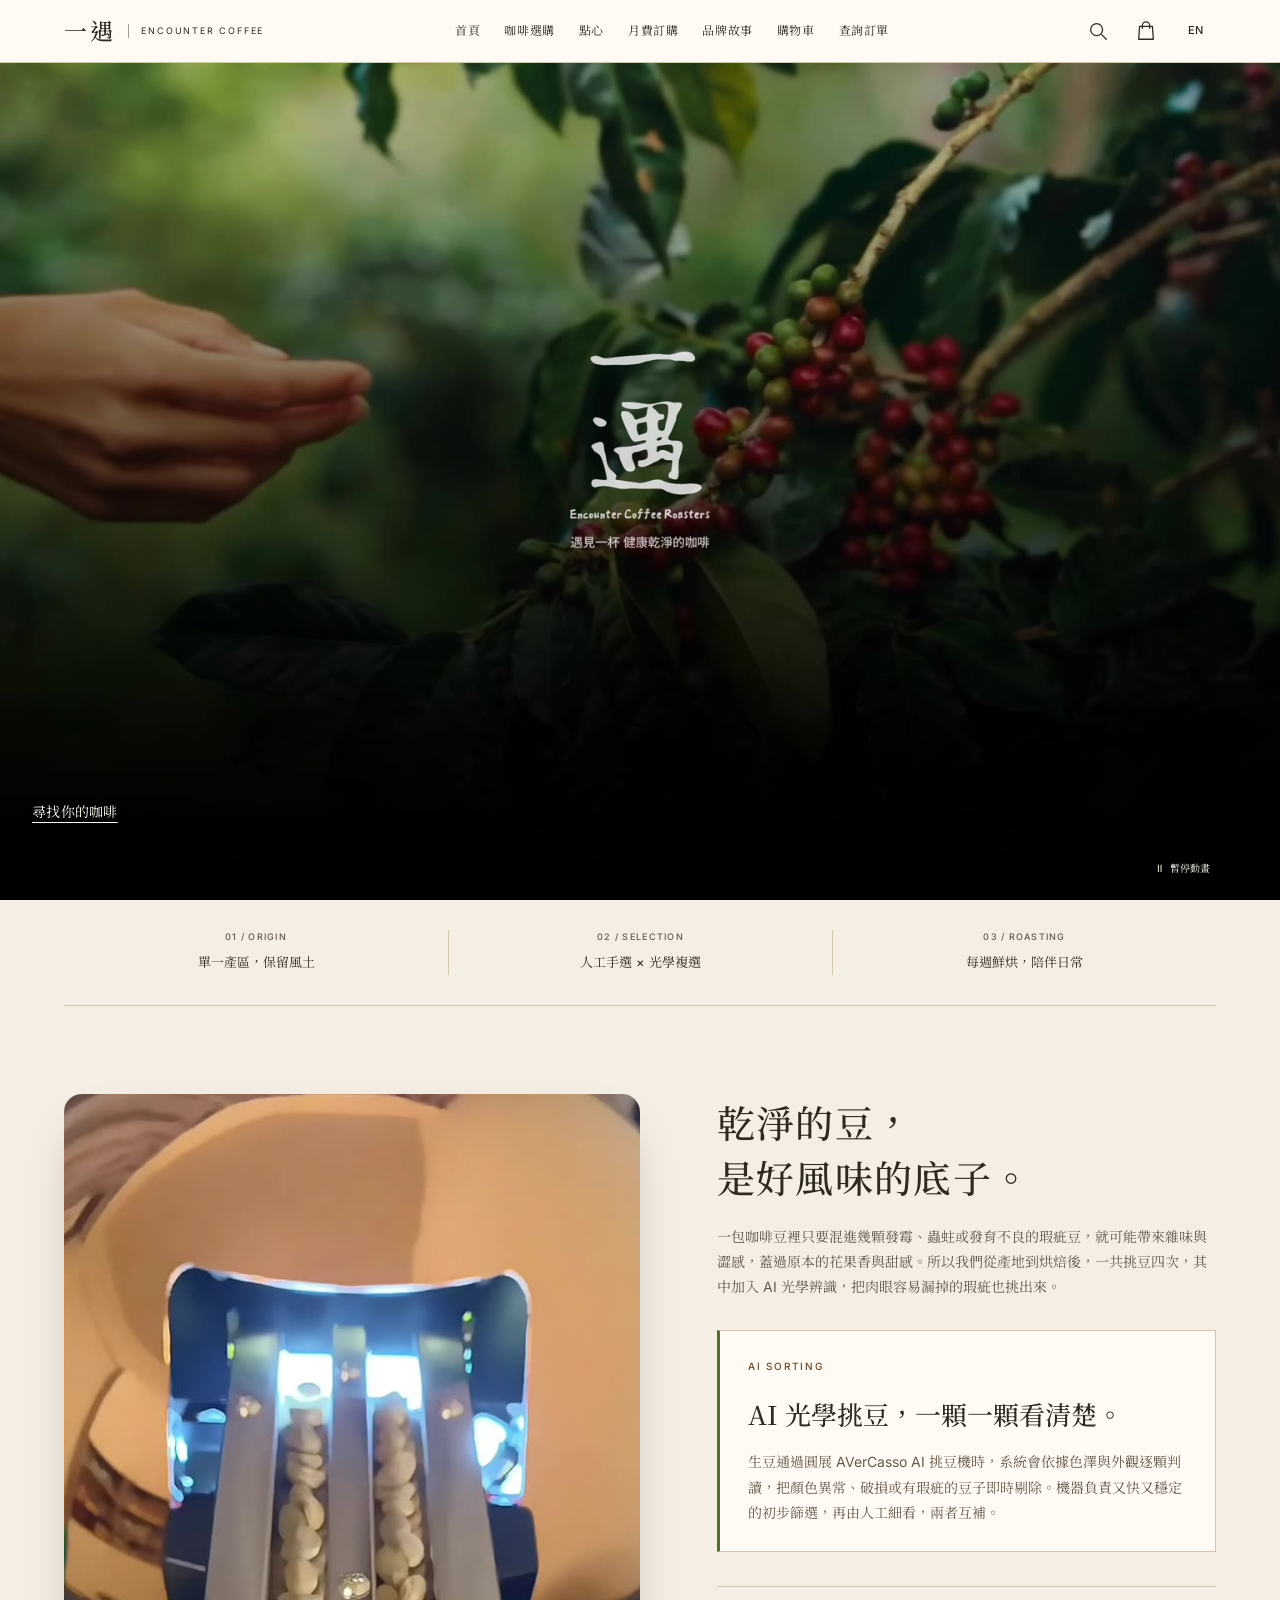
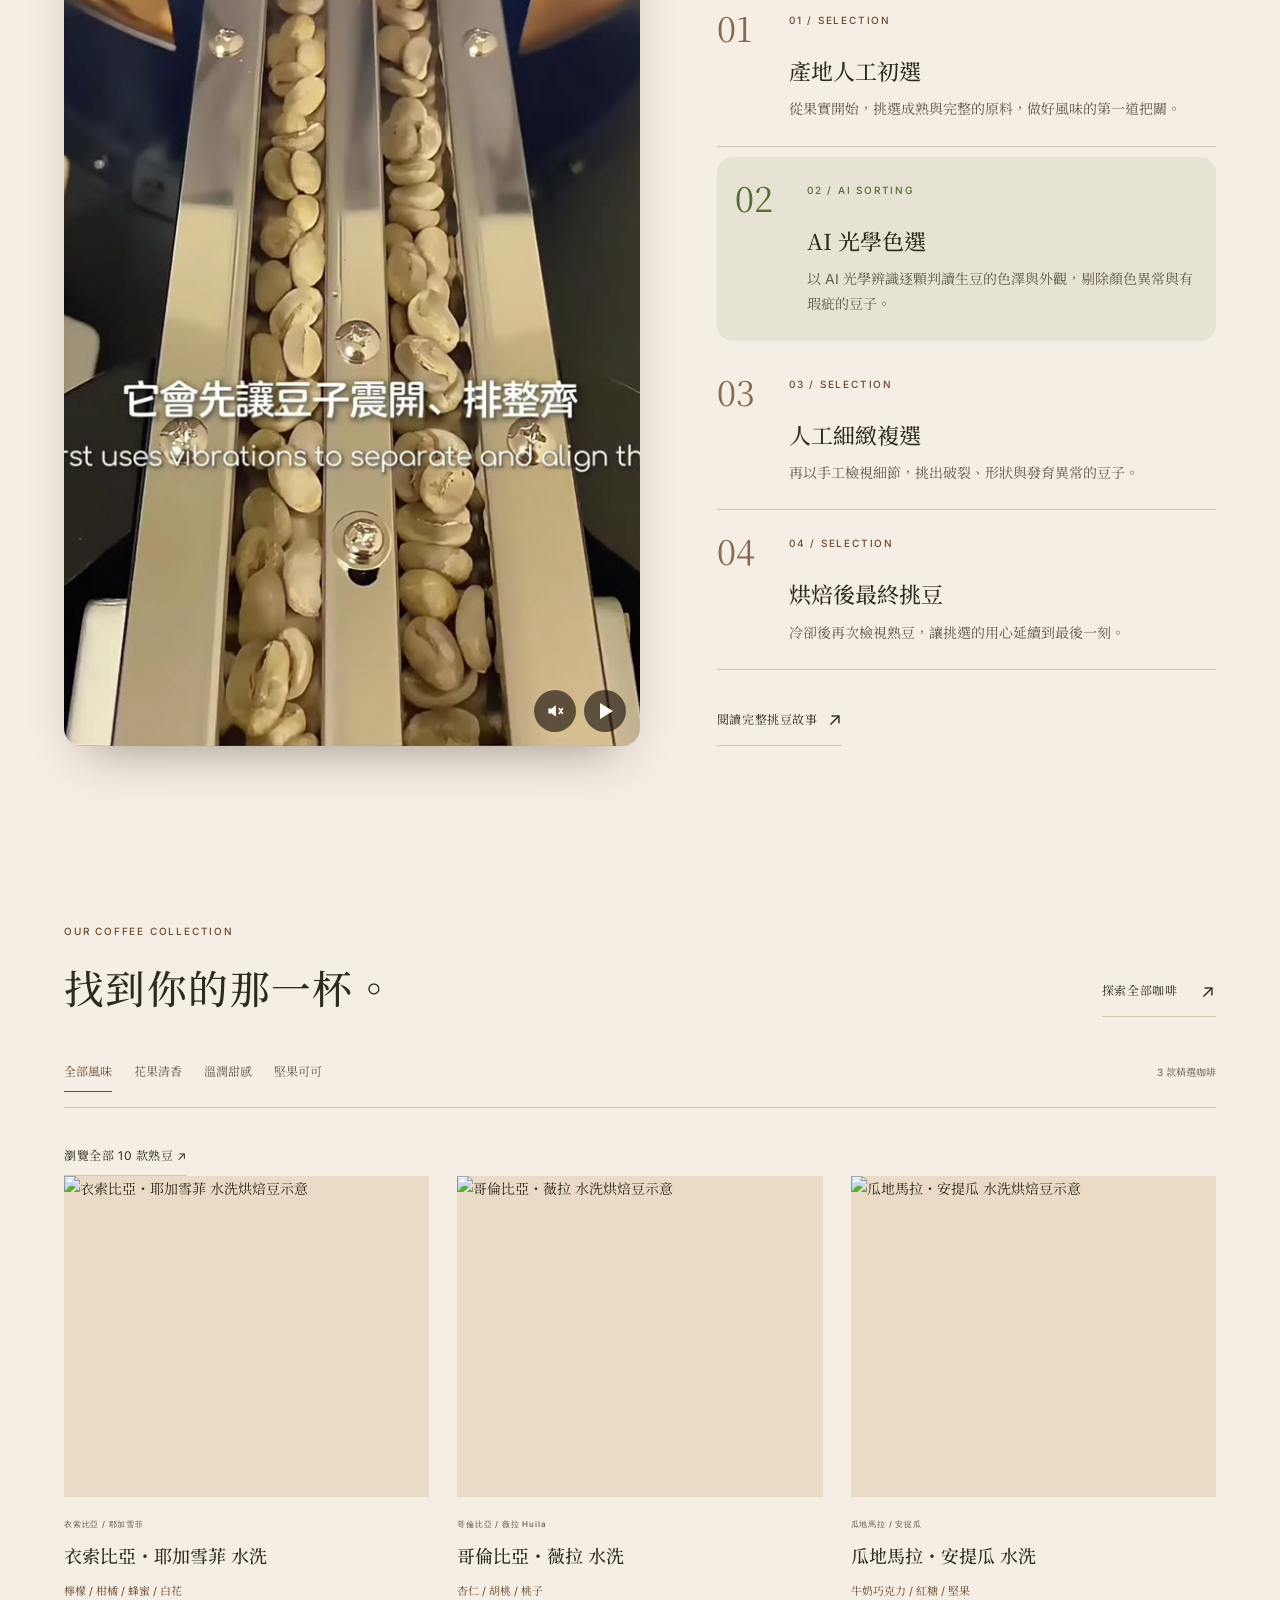
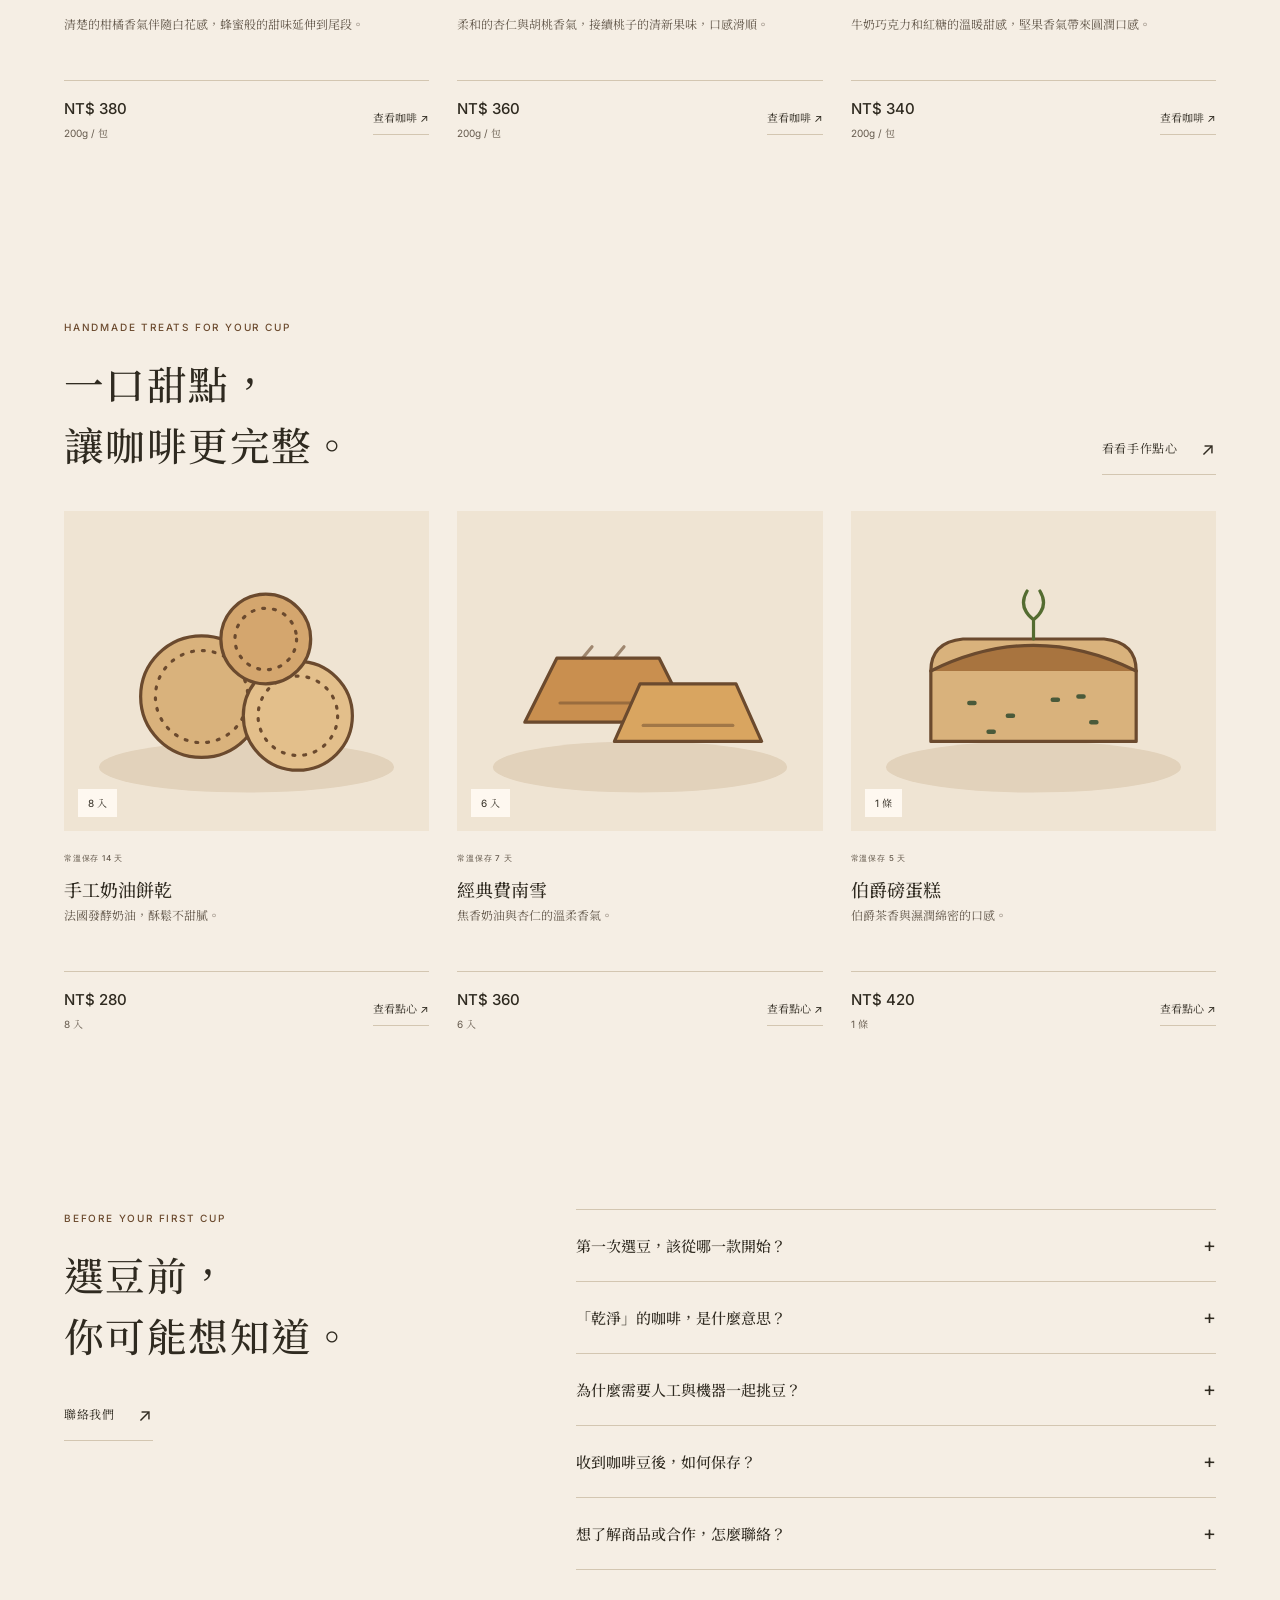
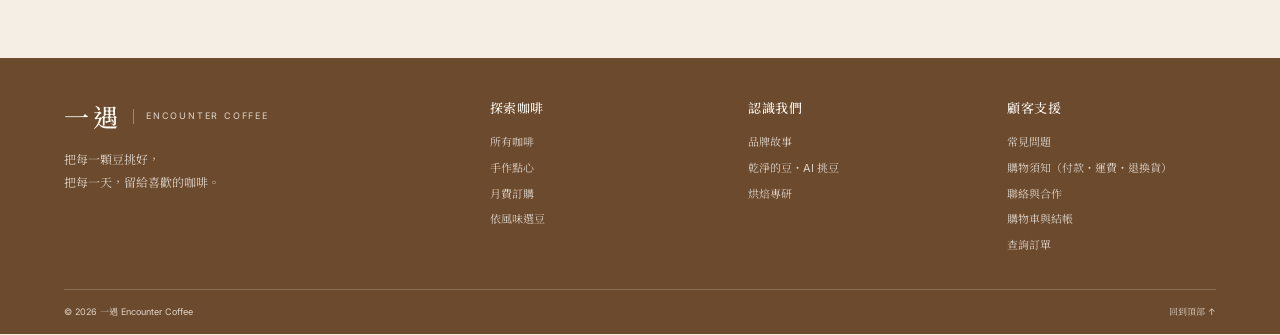
==== commit 41cdeafa: "一遇：品牌故事 01 改寫為起源故事（瑕疵豆讓人不舒服 → 自己挑豆；三段時間軸、轉折句、先挑乾淨／再好好烘兩張章節卡片、品牌名稱結尾，中英文與後台可編輯）；02 挑豆區重排（大內文、四道編號列、AI" ====
--- a/index.html
+++ b/index.html
@@ -10,7 +10,7 @@
   <link rel="preconnect" href="https://fonts.googleapis.com"/>
   <link rel="preconnect" href="https://fonts.gstatic.com" crossorigin/>
   <link href="https://fonts.googleapis.com/css2?family=Inter:wght@400;500;600&family=Noto+Serif+TC:wght@400;500;600;700&display=swap" rel="stylesheet"/>
-  <script src="assets/en-dictionary.js?v=20261116-ym1" defer></script><script src="assets/i18n.js?v=20261116-ym1" defer></script><script>
+  <script src="assets/en-dictionary.js?v=20261117-st2" defer></script><script src="assets/i18n.js?v=20261116-ym1" defer></script><script>
     try {
       const savedTheme=localStorage.getItem('encounter-site-theme');
       if(['terra','forest','cobalt','nocturne'].includes(savedTheme)) document.documentElement.dataset.theme=savedTheme;
@@ -19,8 +19,8 @@
       if(['b','c','d','e','f'].includes(heroLayout)) document.documentElement.dataset.hero=heroLayout;
     } catch (_) {}
   </script>
-  <script src="assets/catalog-data.js?v=20261111-cp1" defer></script><script src="assets/store.js?v=20261116-td1" defer></script><script src="assets/cloud.js?v=20261116-lk1" defer></script><script src="assets/commerce.js?v=20261116-lk1" defer></script><script src="assets/home.js?v=20261111-cp1" defer></script><script src="assets/clean-video.js?v=20261111-cp1" defer></script>
-<link rel="stylesheet" href="assets/responsive.css?v=20261111-cp1"><link rel="stylesheet" href="assets/hero-layouts.css?v=20261111-cp1"></head>
+  <script src="assets/catalog-data.js?v=20261111-cp1" defer></script><script src="assets/store.js?v=20261116-fz1" defer></script><script src="assets/cloud.js?v=20261116-bc1" defer></script><script src="assets/commerce.js?v=20261117-cm2" defer></script><script src="assets/home.js?v=20261111-cp1" defer></script><script src="assets/clean-video.js?v=20261111-cp1" defer></script>
+<link rel="stylesheet" href="assets/responsive.css?v=20261117-st5"><link rel="stylesheet" href="assets/hero-layouts.css?v=20261111-cp1"></head>
 <body data-page="home">
 <a class="skip-link" href="#main-content">跳到主要內容</a>
 <header class="site-header">
--- a/assets/responsive.css
+++ b/assets/responsive.css
@@ -184,3 +184,68 @@
 
 /* 頁尾客服信箱（綠界審核要求可見聯絡方式）：長信箱可換行 */
 .footer-top .footer-contact a{display:inline;padding:0;overflow-wrap:anywhere;word-break:break-all}
+
+/* 品牌故事 01：起源（大標題、左圖右文、轉折句、兩張章節卡片） */
+.story-origin-head{max-width:820px;margin-bottom:44px}
+.story-origin-head h2{font-size:clamp(30px,3.8vw,48px);line-height:1.35;margin:14px 0 0;text-wrap:balance}
+.story-origin-body{display:grid;grid-template-columns:minmax(0,1fr) minmax(0,1fr);gap:56px;align-items:start}
+.story-origin-body>.story-photo{position:sticky;top:30px}
+.story-origin-text>p+p{margin-top:16px}
+.story-chapter .story-pull{margin:30px 0 22px;padding-left:18px;border-left:3px solid rgb(var(--primary));font-family:'Noto Serif TC',serif;font-size:clamp(20px,2vw,24px);line-height:1.6;color:rgb(var(--ink))}
+.story-origin-steps{display:grid;grid-template-columns:1fr 1fr;gap:14px}
+.story-origin-step{display:flex;flex-direction:column;gap:8px;padding:20px 20px 22px;background:rgb(var(--card));border:1px solid rgb(var(--line));border-radius:14px;transition:border-color .2s,transform .2s}
+.story-origin-step:hover{border-color:rgb(var(--primary));transform:translateY(-2px)}
+.story-origin-num{font:500 11px Inter,sans-serif;letter-spacing:.16em;color:rgb(var(--primary))}
+.story-origin-step strong{font-family:'Noto Serif TC',serif;font-size:19px;font-weight:500;color:rgb(var(--ink))}
+.story-origin-step span:last-child{font-size:14px;line-height:1.85;color:rgb(var(--muted))}
+.story-chapter .story-origin-name{margin-top:30px;padding-top:24px;border-top:1px solid rgb(var(--line));color:rgb(var(--ink))}
+@media(max-width:900px){.story-origin-steps{grid-template-columns:1fr}}
+@media(max-width:767px){.story-origin-head{margin-bottom:24px}.story-origin-body{grid-template-columns:1fr;gap:24px}.story-origin-body>.story-photo{position:static}.story-chapter .story-pull{margin:24px 0 18px}}
+
+/* 品牌故事 01：文字改為三段時間軸（小標＋較大內文） */
+.story-beats{list-style:none;margin:0;padding:0}
+.story-beats>li{position:relative;padding:0 0 30px 30px}
+.story-beats>li::before{content:"";position:absolute;left:4px;top:8px;width:9px;height:9px;border-radius:50%;background:rgb(var(--paper));border:2px solid rgb(var(--primary))}
+.story-beats>li::after{content:"";position:absolute;left:9px;top:24px;bottom:4px;width:1px;background:rgb(var(--line))}
+.story-beats>li:last-child{padding-bottom:4px}
+.story-beats>li:last-child::after{display:none}
+.story-beats>li.story-beat-turn::before{background:rgb(var(--primary))}
+.story-beat-label{display:block;margin-bottom:8px;font:500 12px Inter,'Noto Serif TC',sans-serif;letter-spacing:.14em;color:rgb(var(--primary))}
+.story-chapter .story-beats p:not(.section-kicker){font-size:16px;line-height:2;color:rgb(var(--ink));opacity:.86}
+.story-chapter .story-beats p.story-pull:not(.section-kicker){margin:0;padding:0;border:0;font-size:clamp(22px,2.2vw,27px);line-height:1.5;opacity:1}
+.story-beats+.story-origin-steps{margin-top:26px}
+.story-chapter .story-origin-name{font-size:16px;line-height:2}
+@media(max-width:767px){.story-beats>li{padding:0 0 26px 26px}.story-chapter .story-beats p:not(.section-kicker){font-size:15px;line-height:1.95}}
+
+/* 品牌故事 02：挑豆文字重排（大內文、四道編號列、AI 說明併入第 2 道） */
+.clean-text .story-chapter-head h2{text-wrap:balance}
+.story-chapter .clean-text .story-chapter-head p:not(.section-kicker){font-size:16px;line-height:2;color:rgb(var(--ink));opacity:.86}
+.clean-steps{counter-reset:clean;margin:34px 0 0;border-top:1px solid rgb(var(--line))}
+.clean-steps li,.clean-steps li.is-ai{counter-increment:clean;display:grid;grid-template-columns:56px minmax(0,1fr);column-gap:16px;padding:24px 0;border-bottom:1px solid rgb(var(--line))}
+.clean-steps li:last-child{padding-bottom:24px}
+.clean-steps li>*{grid-column:2}
+.clean-steps li::before,.clean-steps li.is-ai::before{content:counter(clean,decimal-leading-zero);position:static;grid-column:1;grid-row:1/span 4;width:auto;height:auto;border:0;border-radius:0;background:none;box-shadow:none;font:400 34px/1 'Noto Serif TC',serif;color:rgb(var(--primary));opacity:.8}
+.clean-steps li::after{display:none}
+.clean-steps h3{font-size:clamp(19px,1.9vw,22px);margin:6px 0 6px}
+.story-chapter .clean-steps p:not(.section-kicker){font-size:15px;line-height:1.9;color:rgb(var(--ink));opacity:.78}
+.clean-steps li.is-ai{margin:10px 0;padding:24px 22px 24px 18px;border:0;border-radius:16px;background:rgb(var(--accent) / .09)}
+.clean-steps li.is-ai::before{color:rgb(var(--accent));opacity:1}
+.clean-steps li.is-ai .section-kicker{color:rgb(var(--accent))}
+.clean-steps .clean-ai{margin-top:16px;padding:16px 18px;background:rgb(var(--card));border:0;border-left:3px solid rgb(var(--accent));border-radius:10px}
+.clean-steps .clean-ai .section-kicker{font-size:10px}
+.clean-steps .clean-ai h3{font-size:17px;margin:6px 0 6px}
+@media(max-width:767px){
+.clean-steps li,.clean-steps li.is-ai{grid-template-columns:40px minmax(0,1fr);column-gap:12px;padding:20px 0}
+.clean-steps li.is-ai{padding:20px 16px 20px 12px}
+.clean-steps li::before,.clean-steps li.is-ai::before{font-size:26px}
+.clean-steps .clean-ai{padding:14px 14px;grid-column:1/-1}
+}
+/* 品牌故事 02：桌機影片高度與右側文字等高（裁切左右，保持置中） */
+@media(min-width:1101px){.clean-layout{align-items:stretch}.clean-video{height:100%}.clean-video video{height:100%;aspect-ratio:auto;object-fit:cover;object-position:center}}
+/* 手機頁首：EN 移到品牌列右上，七個選單同一列平均分布 */
+@media(max-width:767px){
+.shop-header .shop-nav{position:relative}
+.shop-nav .language-switch{position:absolute;top:20px;right:0;margin:0}
+.shop-nav nav{width:100%;justify-content:space-between;column-gap:8px;row-gap:0}
+html[data-lang=en] .shop-nav nav{justify-content:flex-start;column-gap:16px}
+}
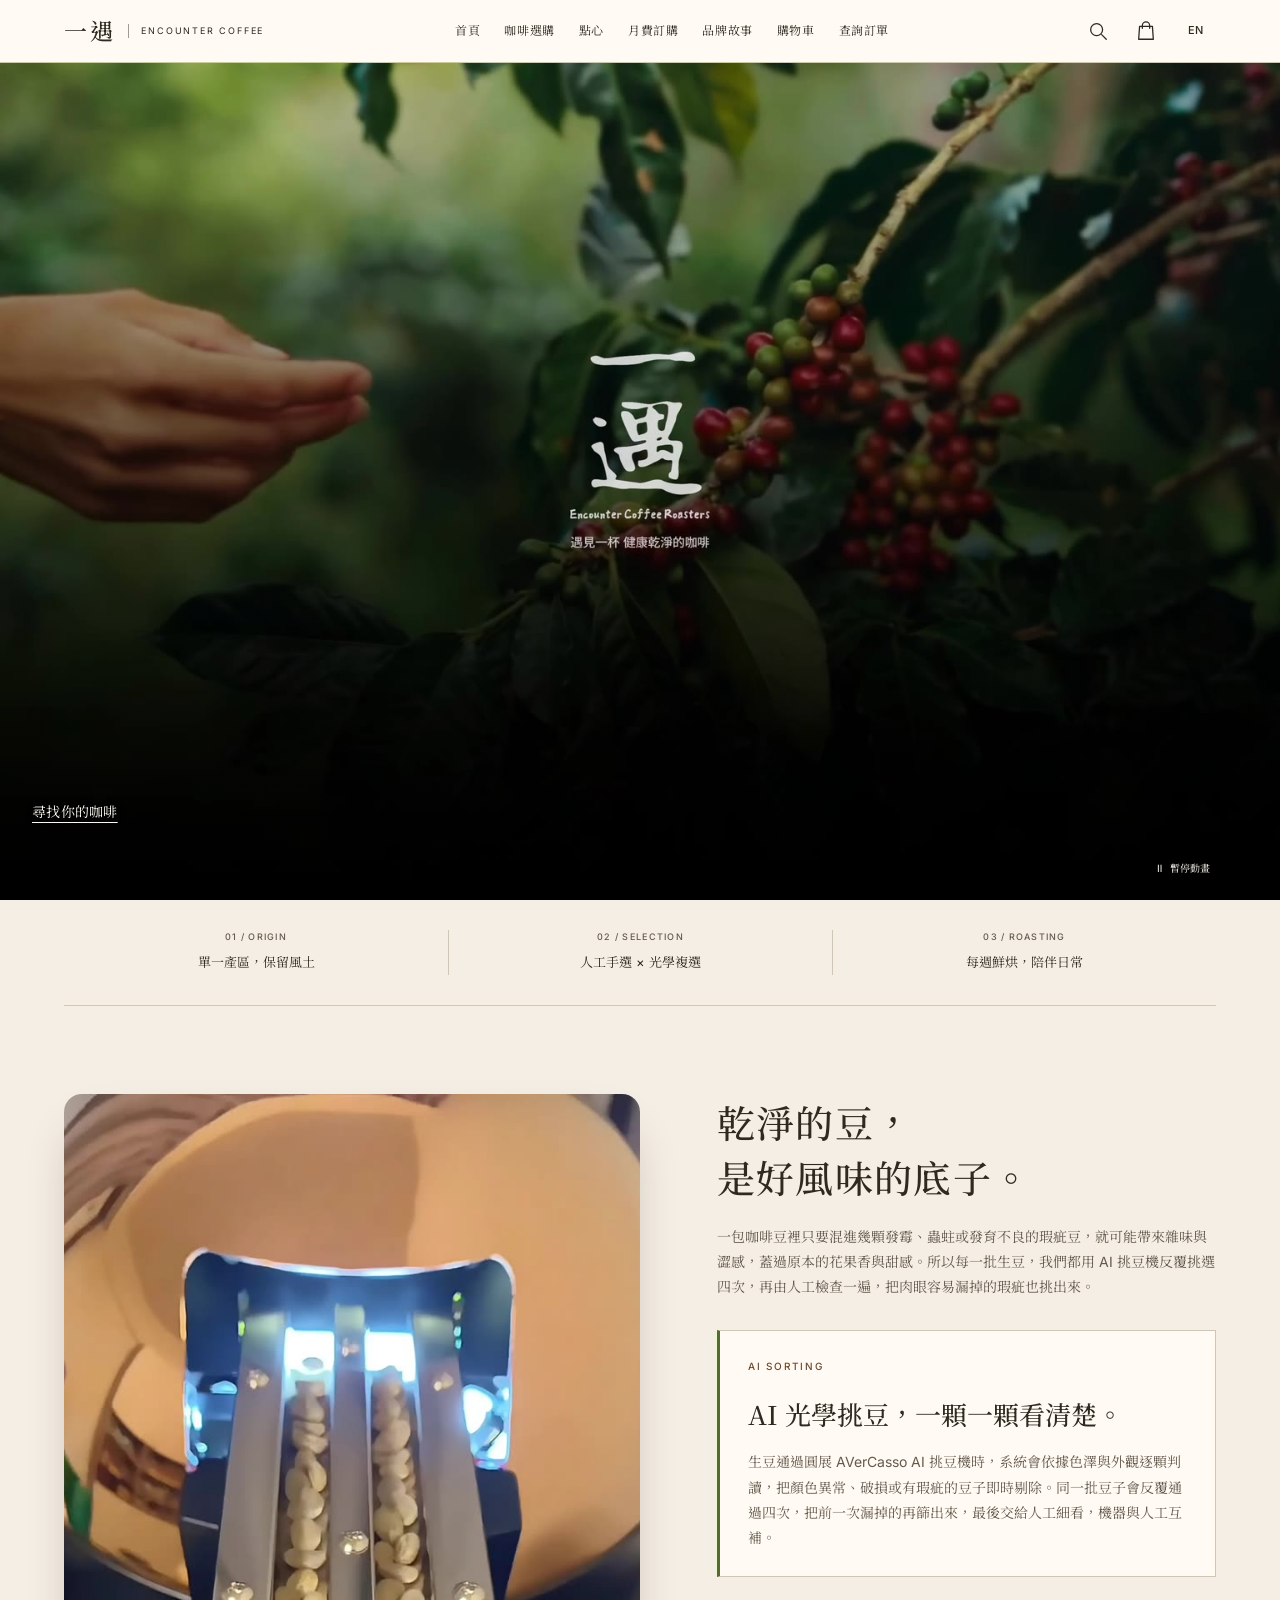
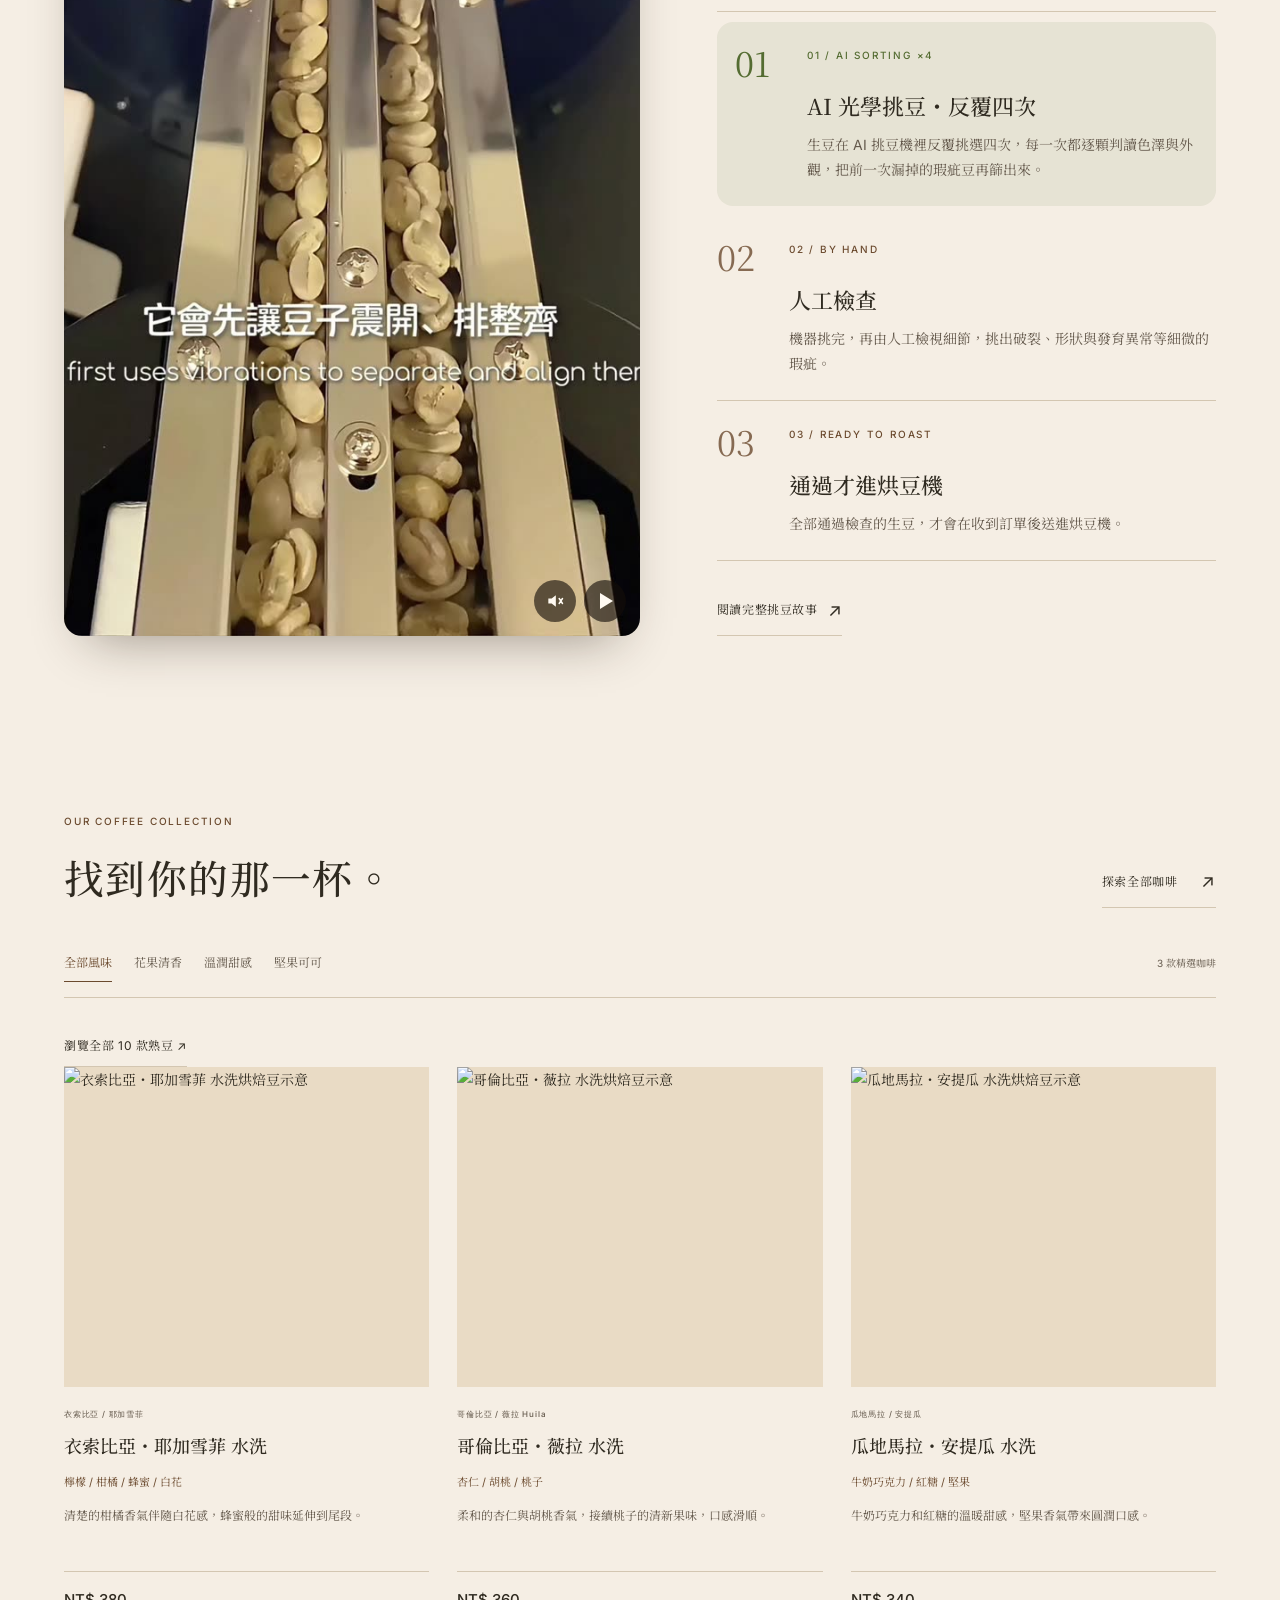
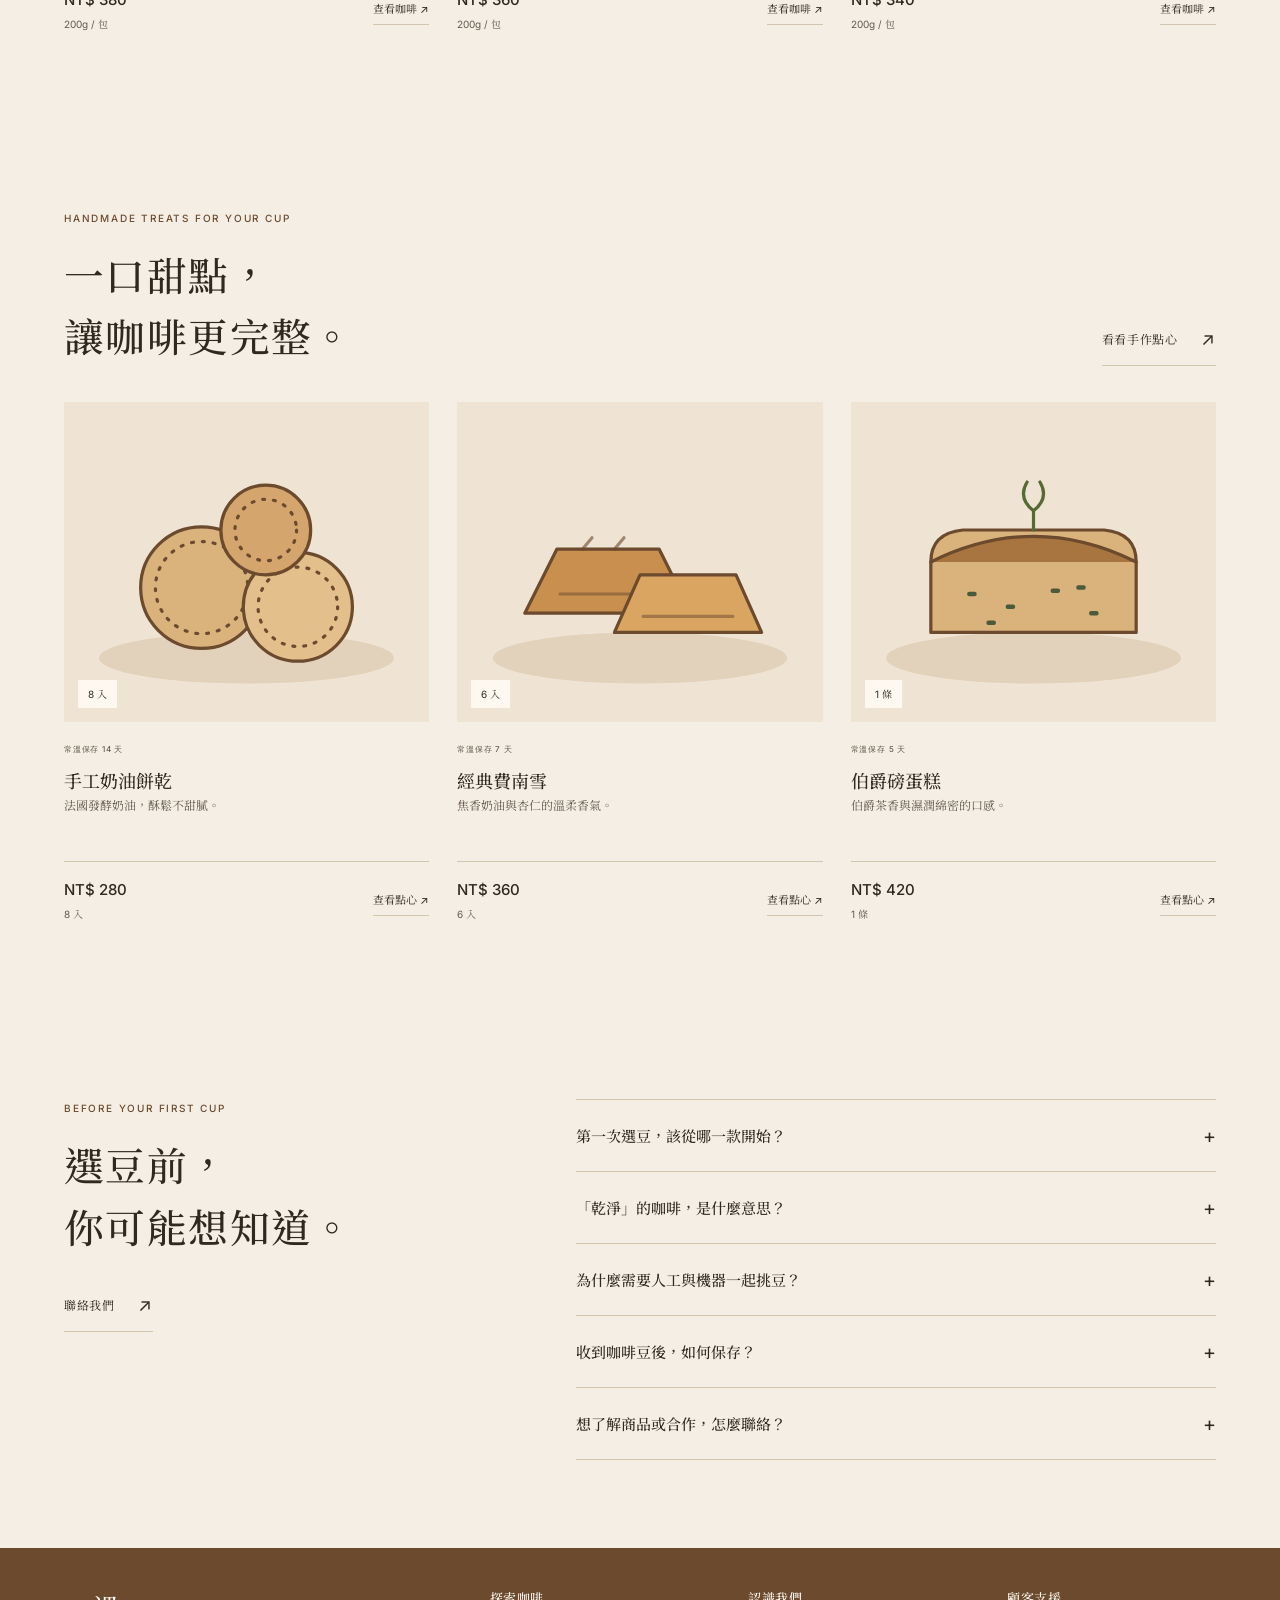
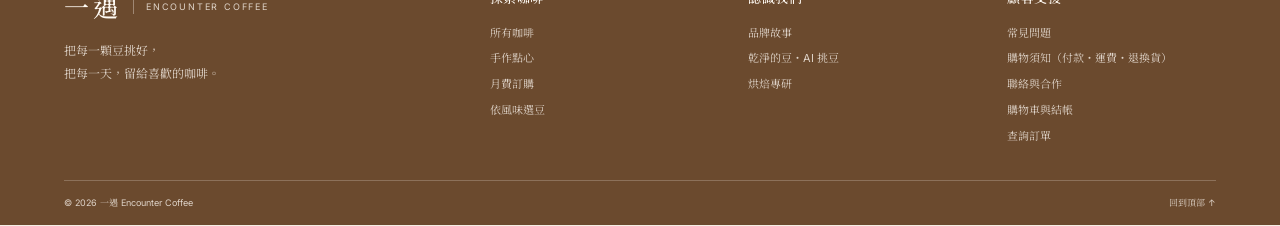
==== commit 4ca802a8: "一遇：挑豆說法統一為「AI 挑豆機反覆挑選四次，再人工檢查」（品牌故事與首頁挑豆區改為三道：AI ×4、人工檢查、通過才進烘豆機；首頁 FAQ 與描述同步）；X3 改稱電熱直火機；手機烘豆機標籤可換行" ====
--- a/index.html
+++ b/index.html
@@ -4,13 +4,13 @@
   <meta charset="utf-8"/>
   <meta name="viewport" content="width=device-width, initial-scale=1"/>
   <title>一遇｜讓好咖啡，回到乾淨的本質</title>
-  <meta name="description" content="探索衣索比亞、哥倫比亞與瓜地馬拉的精品咖啡風味。以四道挑豆工序與新鮮烘焙，讓花果香、焦糖甜與可可尾韻回到你的日常。"/>
+  <meta name="description" content="探索衣索比亞、哥倫比亞與瓜地馬拉的精品咖啡風味。生豆經 AI 挑豆機挑選四次、再人工檢查，搭配新鮮烘焙，讓花果香、焦糖甜與可可尾韻回到你的日常。"/>
   <meta name="theme-color" content="#f5eee4"/>
   <link rel="stylesheet" href="assets/home.css?v=20261111-cp1"/>
   <link rel="preconnect" href="https://fonts.googleapis.com"/>
   <link rel="preconnect" href="https://fonts.gstatic.com" crossorigin/>
   <link href="https://fonts.googleapis.com/css2?family=Inter:wght@400;500;600&family=Noto+Serif+TC:wght@400;500;600;700&display=swap" rel="stylesheet"/>
-  <script src="assets/en-dictionary.js?v=20261117-st2" defer></script><script src="assets/i18n.js?v=20261116-ym1" defer></script><script>
+  <script src="assets/en-dictionary.js?v=20261117-st3" defer></script><script src="assets/i18n.js?v=20261116-ym1" defer></script><script>
     try {
       const savedTheme=localStorage.getItem('encounter-site-theme');
       if(['terra','forest','cobalt','nocturne'].includes(savedTheme)) document.documentElement.dataset.theme=savedTheme;
@@ -20,7 +20,7 @@
     } catch (_) {}
   </script>
   <script src="assets/catalog-data.js?v=20261111-cp1" defer></script><script src="assets/store.js?v=20261116-fz1" defer></script><script src="assets/cloud.js?v=20261116-bc1" defer></script><script src="assets/commerce.js?v=20261117-cm2" defer></script><script src="assets/home.js?v=20261111-cp1" defer></script><script src="assets/clean-video.js?v=20261111-cp1" defer></script>
-<link rel="stylesheet" href="assets/responsive.css?v=20261117-st5"><link rel="stylesheet" href="assets/hero-layouts.css?v=20261111-cp1"></head>
+<link rel="stylesheet" href="assets/responsive.css?v=20261117-st6"><link rel="stylesheet" href="assets/hero-layouts.css?v=20261111-cp1"></head>
 <body data-page="home">
 <a class="skip-link" href="#main-content">跳到主要內容</a>
 <header class="site-header">
@@ -63,7 +63,7 @@
   </section>
   <div class="brand-notes wrapper" aria-label="品牌堅持"><p><span data-content="home.notes.k1">01 / ORIGIN</span><span data-content="home.notes.t1">單一產區，保留風土</span></p><p><span data-content="home.notes.k2">02 / SELECTION</span><span data-content="home.notes.t2">人工手選 × 光學複選</span></p><p><span data-content="home.notes.k3">03 / ROASTING</span><span data-content="home.notes.t3">每週鮮烘，陪伴日常</span></p></div>
   <section class="clean-home wrapper section-space" id="process" aria-labelledby="process-title">
-    <div class="clean-layout"><figure class="story-video clean-video"><video src="assets/video/clean-beans.mp4" poster="assets/video/clean-beans-poster.jpg" muted loop playsinline preload="metadata" aria-label="一遇挑豆影片：AI 光學挑豆與手工挑選"></video><button type="button" class="story-video-toggle" aria-pressed="false"><span aria-hidden="true"></span></button><button type="button" class="story-video-sound" aria-pressed="false" aria-label="開啟聲音"><svg class="snd-off" viewBox="0 0 24 24" aria-hidden="true"><path d="M4 9h4l5-4v14l-5-4H4z"/><path d="M17 9l4 6M21 9l-4 6"/></svg><svg class="snd-on" viewBox="0 0 24 24" aria-hidden="true"><path d="M4 9h4l5-4v14l-5-4H4z"/><path d="M16.5 8.5a5 5 0 0 1 0 7M19 6a8.5 8.5 0 0 1 0 12"/></svg></button></figure><div class="clean-text"><div class="story-chapter-head"><h2 data-content="story.cleant" id="process-title">乾淨的豆，是好風味的底子。</h2><p data-content="story.cleanp">一包咖啡豆裡只要混進幾顆發霉、蟲蛀或發育不良的瑕疵豆，就可能帶來雜味與澀感，蓋過原本的花果香與甜感。所以我們從產地到烘焙後，一共挑豆四次，其中加入 AI 光學辨識，把肉眼容易漏掉的瑕疵也挑出來。</p></div><div class="story-ai clean-ai"><p class="section-kicker" data-content="story.aik">AI SORTING</p><h3 data-content="story.ait">AI 光學挑豆，一顆一顆看清楚。</h3><p data-content="story.aip">生豆通過圓展 AVerCasso AI 挑豆機時，系統會依據色澤與外觀逐顆判讀，把顏色異常、破損或有瑕疵的豆子即時剔除。機器負責又快又穩定的初步篩選，再由人工細看，兩者互補。</p></div><ol class="clean-steps"><li><span class="section-kicker" data-content="story.step1k">01 / SELECTION</span><h3 data-content="story.step1t">產地人工初選</h3><p data-content="story.step1p">從果實開始，挑選成熟與完整的原料，做好風味的第一道把關。</p></li><li class="is-ai"><span class="section-kicker" data-content="story.step2k">02 / AI SORTING</span><h3 data-content="story.step2t">AI 光學色選</h3><p data-content="story.step2p">以 AI 光學辨識逐顆判讀生豆的色澤與外觀，剔除顏色異常與有瑕疵的豆子。</p></li><li><span class="section-kicker" data-content="story.step3k">03 / SELECTION</span><h3 data-content="story.step3t">人工細緻複選</h3><p data-content="story.step3p">再以手工檢視細節，挑出破裂、形狀與發育異常的豆子。</p></li><li><span class="section-kicker" data-content="story.step4k">04 / SELECTION</span><h3 data-content="story.step4t">烘焙後最終挑豆</h3><p data-content="story.step4p">冷卻後再次檢視熟豆，讓挑選的用心延續到最後一刻。</p></li></ol><a data-content="home.process.link" class="text-link clean-story-link" href="story.html#chapter-clean">閱讀完整挑豆故事 <span aria-hidden="true">↗</span></a></div></div>
+    <div class="clean-layout"><figure class="story-video clean-video"><video src="assets/video/clean-beans.mp4" poster="assets/video/clean-beans-poster.jpg" muted loop playsinline preload="metadata" aria-label="一遇挑豆影片：AI 光學挑豆與手工挑選"></video><button type="button" class="story-video-toggle" aria-pressed="false"><span aria-hidden="true"></span></button><button type="button" class="story-video-sound" aria-pressed="false" aria-label="開啟聲音"><svg class="snd-off" viewBox="0 0 24 24" aria-hidden="true"><path d="M4 9h4l5-4v14l-5-4H4z"/><path d="M17 9l4 6M21 9l-4 6"/></svg><svg class="snd-on" viewBox="0 0 24 24" aria-hidden="true"><path d="M4 9h4l5-4v14l-5-4H4z"/><path d="M16.5 8.5a5 5 0 0 1 0 7M19 6a8.5 8.5 0 0 1 0 12"/></svg></button></figure><div class="clean-text"><div class="story-chapter-head"><h2 data-content="story.cleant" id="process-title">乾淨的豆，是好風味的底子。</h2><p data-content="story.cleanp">一包咖啡豆裡只要混進幾顆發霉、蟲蛀或發育不良的瑕疵豆，就可能帶來雜味與澀感，蓋過原本的花果香與甜感。所以每一批生豆，我們都用 AI 挑豆機反覆挑選四次，再由人工檢查一遍，把肉眼容易漏掉的瑕疵也挑出來。</p></div><div class="story-ai clean-ai"><p class="section-kicker" data-content="story.aik">AI SORTING</p><h3 data-content="story.ait">AI 光學挑豆，一顆一顆看清楚。</h3><p data-content="story.aip">生豆通過圓展 AVerCasso AI 挑豆機時，系統會依據色澤與外觀逐顆判讀，把顏色異常、破損或有瑕疵的豆子即時剔除。同一批豆子會反覆通過四次，把前一次漏掉的再篩出來，最後交給人工細看，機器與人工互補。</p></div><ol class="clean-steps"><li class="is-ai"><span class="section-kicker" data-content="story.step1k">01 / AI SORTING ×4</span><h3 data-content="story.step1t">AI 光學挑豆・反覆四次</h3><p data-content="story.step1p">生豆在 AI 挑豆機裡反覆挑選四次，每一次都逐顆判讀色澤與外觀，把前一次漏掉的瑕疵豆再篩出來。</p></li><li><span class="section-kicker" data-content="story.step2k">02 / BY HAND</span><h3 data-content="story.step2t">人工檢查</h3><p data-content="story.step2p">機器挑完，再由人工檢視細節，挑出破裂、形狀與發育異常等細微的瑕疵。</p></li><li><span class="section-kicker" data-content="story.step3k">03 / READY TO ROAST</span><h3 data-content="story.step3t">通過才進烘豆機</h3><p data-content="story.step3p">全部通過檢查的生豆，才會在收到訂單後送進烘豆機。</p></li></ol><a data-content="home.process.link" class="text-link clean-story-link" href="story.html#chapter-clean">閱讀完整挑豆故事 <span aria-hidden="true">↗</span></a></div></div>
   </section>
   <section class="collection wrapper section-space" id="products" aria-labelledby="collection-title">
     <div class="section-heading"><div><p data-content="home.collection.kicker" class="section-kicker">OUR COFFEE COLLECTION</p><h2 data-content="home.collection.title" id="collection-title">找到你的那一杯。</h2></div><a data-content="home.collection.link" class="text-link" href="shop.html">探索全部咖啡 <span aria-hidden="true">↗</span></a></div>
@@ -78,7 +78,7 @@
   <section class="faq-section wrapper section-space" id="faq" aria-labelledby="faq-title"><div class="faq-heading"><p data-content="home.faq.kicker" class="section-kicker">BEFORE YOUR FIRST CUP</p><h2 data-content="home.faq.title" id="faq-title">選豆前，<br/>你可能想知道。</h2><a data-content="home.faq.link" class="text-link support-mailto" href="mailto:encountercoffee2025@gmail.com">聯絡我們 <span aria-hidden="true">↗</span></a></div><div class="faq-list">
     <details><summary data-content="home.faq.q1">第一次選豆，該從哪一款開始？<span aria-hidden="true">+</span></summary><p data-content="home.faq.a1">喜歡花果香與明亮酸質，可以從耶加雪菲開始；偏好溫和甜感，可以看看哥倫比亞薇拉；喜歡堅果與可可的圓潤口感，則可選安堤瓜花神。風味描述是選豆方向，也會隨沖煮方式而改變。</p></details>
     <details><summary data-content="home.faq.q2">「乾淨」的咖啡，是什麼意思？<span aria-hidden="true">+</span></summary><p data-content="home.faq.a2">我們用「乾淨」描述杯中的風味：讓咖啡本身的香氣、甜感與口感清楚呈現，減少雜澀的干擾。挑豆是其中一環，烘焙與沖煮同樣重要。</p></details>
-    <details><summary data-content="home.faq.q3">為什麼需要人工與機器一起挑豆？<span aria-hidden="true">+</span></summary><p data-content="home.faq.a3">機器協助篩選色澤與外觀差異，人工則補上細緻的檢視。從產地到熟豆分階段挑選，讓不同環節各自把關。可以在上方的挑豆工藝區查看四道工序。</p></details>
+    <details><summary data-content="home.faq.q3">為什麼需要人工與機器一起挑豆？<span aria-hidden="true">+</span></summary><p data-content="home.faq.a3">機器協助篩選色澤與外觀差異，人工則補上細緻的檢視。每一批生豆都先經過 AI 挑豆機反覆挑選四次，再由人工檢查一遍。可以在上方的挑豆工藝區查看完整流程。</p></details>
     <details><summary data-content="home.faq.q4">收到咖啡豆後，如何保存？<span aria-hidden="true">+</span></summary><p data-content="home.faq.a4">取用後把袋口密封，放在陰涼乾燥、避免陽光直射與高溫的地方。依包裝上的烘焙日期與保存資訊安排品飲，也留意開封後香氣的變化。</p></details>
     <details><summary data-content="home.faq.q5">想了解商品或合作，怎麼聯絡？<span aria-hidden="true">+</span></summary><p>歡迎來信<a class="support-email" href="mailto:encountercoffee2025@gmail.com">encountercoffee2025@gmail.com</a>，告訴我們你想了解的商品、品飲或合作需求。我們的品牌與挑豆理念整理在<a href="story.html">品牌故事</a>。</p></details>
   </div></section>
--- a/assets/responsive.css
+++ b/assets/responsive.css
@@ -249,3 +249,5 @@
 .shop-nav nav{width:100%;justify-content:space-between;column-gap:8px;row-gap:0}
 html[data-lang=en] .shop-nav nav{justify-content:flex-start;column-gap:16px}
 }
+/* 手機：烘豆機標籤可換行，避免英文長標籤撐出畫面 */
+@media(max-width:767px){.roaster-stage{grid-template-columns:minmax(0,1fr) minmax(0,1fr)}.roaster-stage-item{min-width:0}.roaster-stage-item figcaption{white-space:normal;text-align:center;max-width:100%;border-radius:14px;line-height:1.4}}
